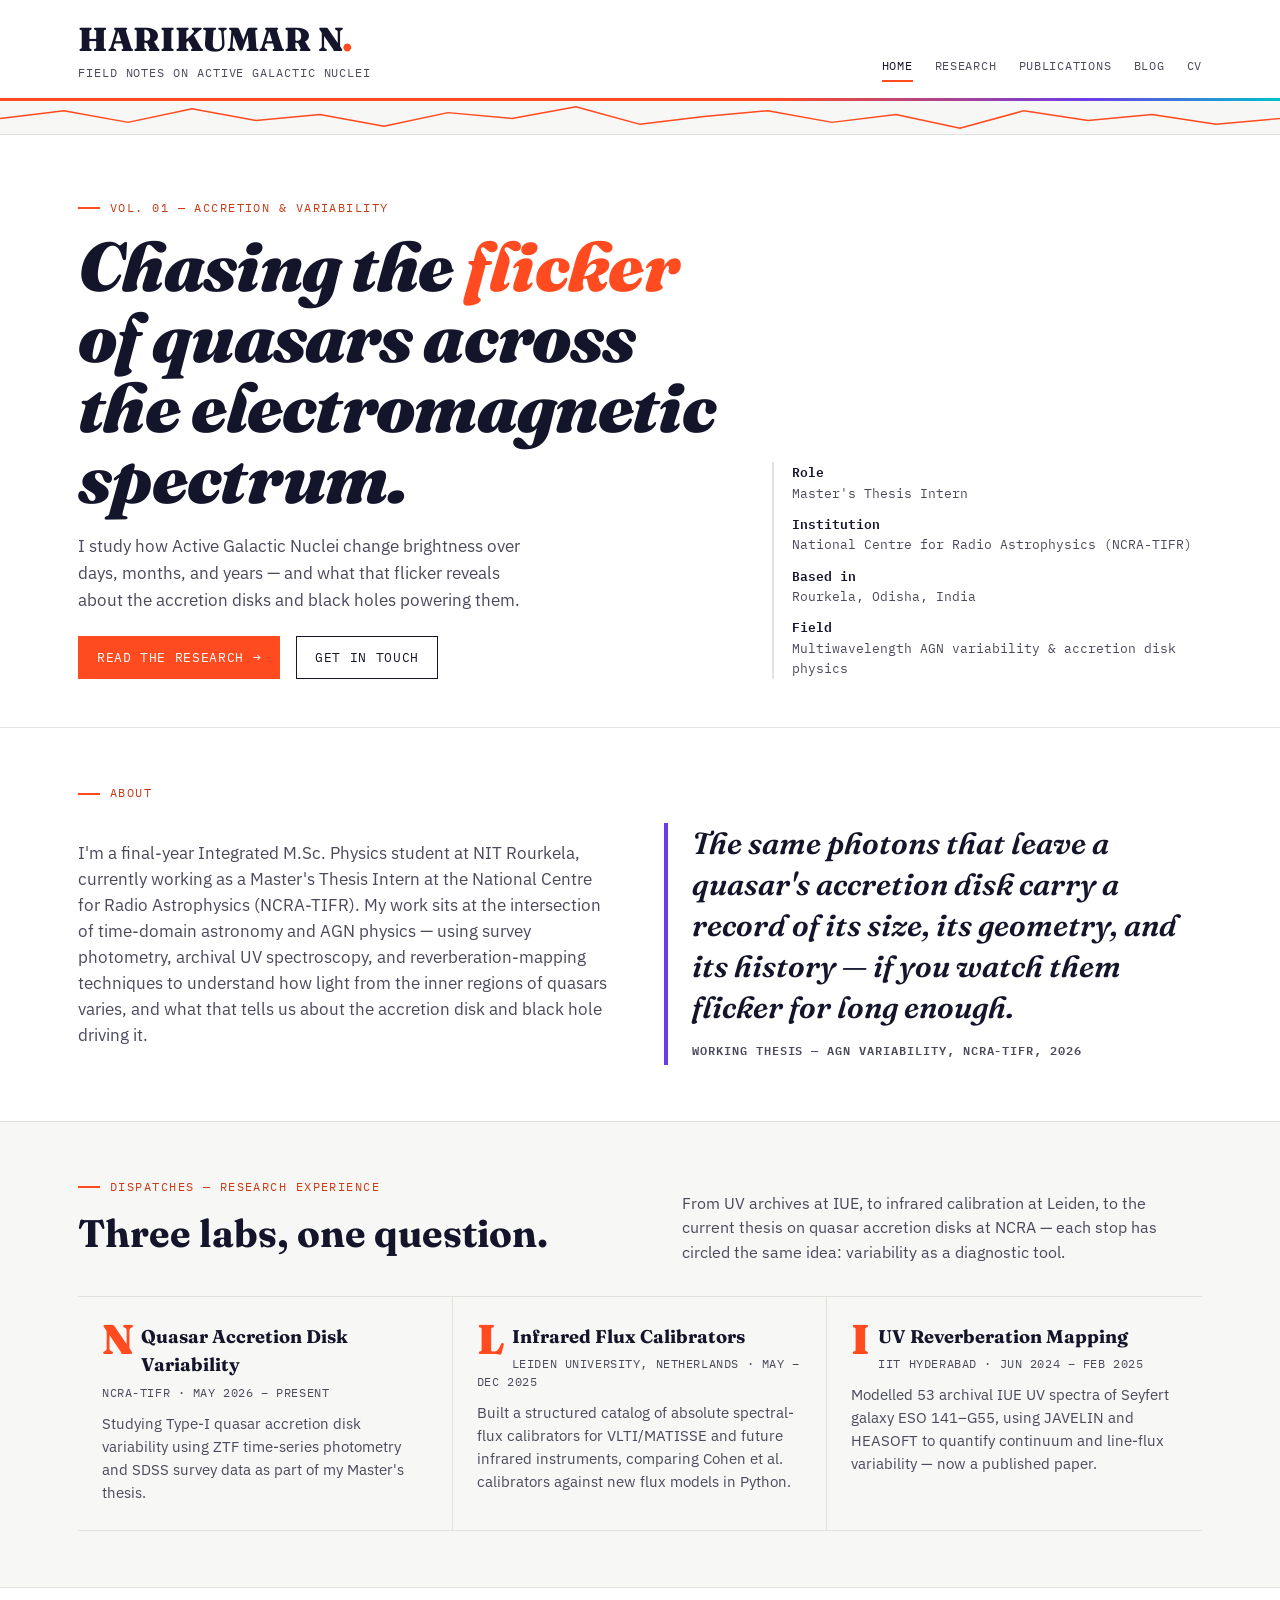
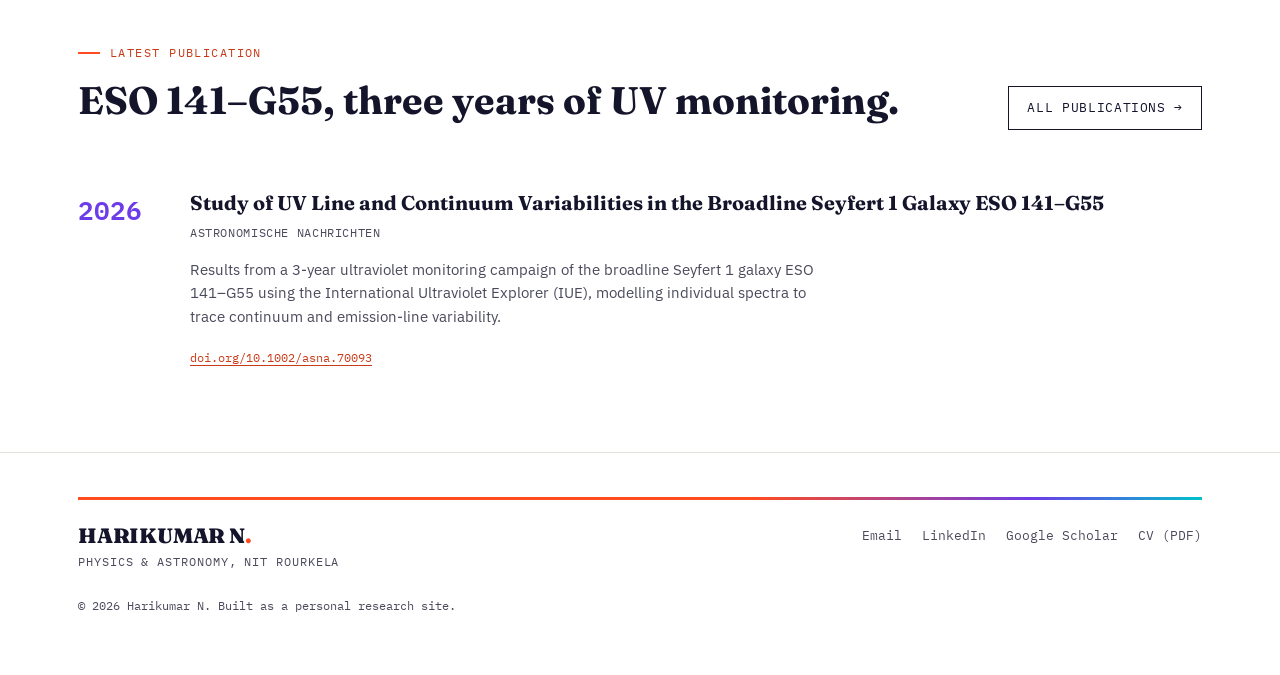
==== index.html @ 053343cf "Add files via upload" ====
<!DOCTYPE html>
<html lang="en">
<head>
<meta charset="UTF-8">
<meta name="viewport" content="width=device-width, initial-scale=1">
<title>Harikumar N — Field Notes on Active Galactic Nuclei</title>
<meta name="description" content="Harikumar N, Master's researcher in Physics and Astronomy, NIT Rourkela — multiwavelength studies of AGN variability and accretion disk physics.">
<link rel="stylesheet" href="style.css">
</head>
<body>

<header class="masthead">
  <div class="wrap masthead-row">
    <div>
      <a href="index.html" class="wordmark">HARIKUMAR N<span>.</span></a>
      <div class="masthead-tag">Field Notes on Active Galactic Nuclei</div>
    </div>
    <nav class="mainnav">
      <a href="index.html" class="active">Home</a>
      <a href="research.html">Research</a>
      <a href="publications.html">Publications</a>
      <a href="blog.html">Blog</a>
      <a href="AGN_CV.pdf">CV</a>
    </nav>
  </div>
  <div class="masthead-rule"></div>
  <div class="pulse-strip" aria-hidden="true">
    <svg viewBox="0 0 1600 34" preserveAspectRatio="none">
      <path d="M0,18 L40,10 L80,22 L120,8 L160,20 L200,14 L240,26 L280,12 L320,18 L360,6 L400,24 L440,16 L480,10 L520,22 L560,14 L600,28 L640,10 L680,20 L720,14 L760,24 L800,18 L840,10 L880,22 L920,8 L960,20 L1000,14 L1040,26 L1080,12 L1120,18 L1160,6 L1200,24 L1240,16 L1280,10 L1320,22 L1360,14 L1400,28 L1440,10 L1480,20 L1520,14 L1560,24 L1600,18"
        fill="none" stroke="var(--quasar)" stroke-width="1.5"/>
    </svg>
  </div>
</header>

<main>
  <section class="hero">
    <div class="wrap hero-grid">
      <div>
        <div class="eyebrow">Vol. 01 — Accretion &amp; Variability</div>
        <h1>Chasing the <em>flicker</em> of quasars across the electromagnetic spectrum.</h1>
        <p class="hero-dek">I study how Active Galactic Nuclei change brightness over days, months, and years — and what that flicker reveals about the accretion disks and black holes powering them.</p>
        <div class="hero-links">
          <a class="btn primary" href="research.html">Read the research →</a>
          <a class="btn" href="mailto:nandavan2003@gmail.com">Get in touch</a>
        </div>
      </div>
      <div class="hero-meta">
        <div><b>Role</b><br>Master's Thesis Intern</div>
        <div><b>Institution</b><br>National Centre for Radio Astrophysics (NCRA-TIFR)</div>
        <div><b>Based in</b><br>Rourkela, Odisha, India</div>
        <div><b>Field</b><br>Multiwavelength AGN variability &amp; accretion disk physics</div>
      </div>
    </div>
  </section>

  <section class="block">
    <div class="wrap">
      <div class="eyebrow">About</div>
      <div class="two-col" style="margin-top:20px;">
        <p style="font-size:1.05rem; color:var(--ink-soft); max-width:60ch;">
          I'm a final-year Integrated M.Sc. Physics student at NIT Rourkela, currently working as a
          Master's Thesis Intern at the National Centre for Radio Astrophysics (NCRA-TIFR). My work sits at the
          intersection of time-domain astronomy and AGN physics — using survey photometry, archival UV
          spectroscopy, and reverberation-mapping techniques to understand how light from the inner regions
          of quasars varies, and what that tells us about the accretion disk and black hole driving it.
        </p>
        <blockquote class="pullquote">
          The same photons that leave a quasar's accretion disk carry a record of its size, its geometry,
          and its history — if you watch them flicker for long enough.
          <cite>Working thesis — AGN variability, NCRA-TIFR, 2026</cite>
        </blockquote>
      </div>
    </div>
  </section>

  <section class="block tinted">
    <div class="wrap">
      <div class="block-head">
        <div>
          <div class="eyebrow">Dispatches — Research Experience</div>
          <h2>Three labs, one question.</h2>
        </div>
        <p>From UV archives at IUE, to infrared calibration at Leiden, to the current thesis on quasar
          accretion disks at NCRA — each stop has circled the same idea: variability as a diagnostic tool.</p>
      </div>
      <div class="dispatch-grid">
        <article class="dispatch reveal">
          <span class="drop">N</span>
          <h3>Quasar Accretion Disk Variability</h3>
          <div class="meta">NCRA-TIFR · May 2026 – Present</div>
          <p>Studying Type-I quasar accretion disk variability using ZTF time-series photometry and SDSS
            survey data as part of my Master's thesis.</p>
        </article>
        <article class="dispatch reveal">
          <span class="drop">L</span>
          <h3>Infrared Flux Calibrators</h3>
          <div class="meta">Leiden University, Netherlands · May – Dec 2025</div>
          <p>Built a structured catalog of absolute spectral-flux calibrators for VLTI/MATISSE and future
            infrared instruments, comparing Cohen et al. calibrators against new flux models in Python.</p>
        </article>
        <article class="dispatch reveal">
          <span class="drop">I</span>
          <h3>UV Reverberation Mapping</h3>
          <div class="meta">IIT Hyderabad · Jun 2024 – Feb 2025</div>
          <p>Modelled 53 archival IUE UV spectra of Seyfert galaxy ESO 141–G55, using JAVELIN and HEASOFT
            to quantify continuum and line-flux variability — now a published paper.</p>
        </article>
      </div>
    </div>
  </section>

  <section class="block">
    <div class="wrap">
      <div class="block-head">
        <div>
          <div class="eyebrow">Latest publication</div>
          <h2>ESO 141–G55, three years of UV monitoring.</h2>
        </div>
        <a class="btn" href="publications.html">All publications →</a>
      </div>
      <div class="pub-entry" style="border-bottom:none;">
        <div class="pub-year">2026</div>
        <div>
          <div class="pub-title">Study of UV Line and Continuum Variabilities in the Broadline Seyfert 1 Galaxy ESO 141–G55</div>
          <div class="pub-journal">Astronomische Nachrichten</div>
          <p class="pub-desc">Results from a 3-year ultraviolet monitoring campaign of the broadline Seyfert 1
            galaxy ESO 141–G55 using the International Ultraviolet Explorer (IUE), modelling individual
            spectra to trace continuum and emission-line variability.</p>
          <a class="pub-link" href="https://doi.org/10.1002/asna.70093" target="_blank" rel="noopener">doi.org/10.1002/asna.70093</a>
        </div>
      </div>
    </div>
  </section>
</main>

<footer>
  <div class="wrap">
    <div class="masthead-rule" style="margin-bottom:26px;"></div>
    <div class="footer-row">
      <div>
        <div class="wordmark" style="font-size:1.3rem;">HARIKUMAR N<span>.</span></div>
        <div class="masthead-tag">Physics &amp; Astronomy, NIT Rourkela</div>
      </div>
      <div class="footer-links">
        <a href="mailto:nandavan2003@gmail.com">Email</a>
        <a href="https://www.linkedin.com/in/harikumar-n-b17628258/" target="_blank" rel="noopener">LinkedIn</a>
        <a href="https://scholar.google.com/citations?user=ooK4Ng0AAAAJ&hl=en" target="_blank" rel="noopener">Google Scholar</a>
        <a href="AGN_CV.pdf">CV (PDF)</a>
      </div>
    </div>
    <div class="footer-note">© <span id="year"></span> Harikumar N. Built as a personal research site.</div>
  </div>
</footer>

<script src="script.js"></script>
</body>
</html>
---- style.css ----
/* ==========================================================================
   HARIKUMAR N — FIELD NOTES ON ACTIVE GALACTIC NUCLEI
   Design tokens
   ========================================================================== */

@import url('https://fonts.googleapis.com/css2?family=Fraunces:ital,opsz,wght@0,9..144,300;0,9..144,500;0,9..144,700;0,9..144,900;1,9..144,500;1,9..144,700&family=IBM+Plex+Sans:wght@400;500;600;700&family=IBM+Plex+Mono:wght@400;500;600&display=swap');

:root{
  --paper:#ffffff;
  --paper-dim:#F7F7F5;
  --ink:#14142B;
  --ink-soft:#4A4A5C;
  --quasar:#FF4B1F;
  --quasar-deep:#C93A17;
  --uv:#6C3CE9;
  --cyan:#00C2CB;
  --hairline:#E4E2DD;
  --max:1180px;

  --display: 'Fraunces', serif;
  --body: 'IBM Plex Sans', system-ui, sans-serif;
  --mono: 'IBM Plex Mono', ui-monospace, monospace;
}

*{box-sizing:border-box;}
html{scroll-behavior:smooth;}
body{
  margin:0;
  background:var(--paper);
  color:var(--ink);
  font-family:var(--body);
  font-size:16px;
  line-height:1.55;
  -webkit-font-smoothing:antialiased;
}
img{max-width:100%;display:block;}
a{color:inherit;}
::selection{background:var(--quasar);color:#fff;}

@media (prefers-reduced-motion: reduce){
  *{animation-duration:0.001ms !important; animation-iteration-count:1 !important; transition-duration:0.001ms !important; scroll-behavior:auto !important;}
}

.wrap{max-width:var(--max); margin:0 auto; padding:0 28px;}

/* ---------- Masthead ---------- */
.masthead{padding-top:22px;}
.masthead-row{
  display:flex; align-items:flex-end; justify-content:space-between;
  gap:24px; flex-wrap:wrap; padding-bottom:16px;
}
.wordmark{
  font-family:var(--display);
  font-weight:900;
  font-size:clamp(1.5rem, 2.6vw, 2.1rem);
  letter-spacing:-0.01em;
  line-height:1;
  text-decoration:none;
  color:var(--ink);
}
.wordmark span{color:var(--quasar);}
.masthead-tag{
  font-family:var(--mono);
  font-size:0.72rem;
  letter-spacing:0.08em;
  text-transform:uppercase;
  color:var(--ink-soft);
  margin-top:6px;
}
nav.mainnav{
  display:flex; gap:22px; flex-wrap:wrap;
  font-family:var(--mono);
  font-size:0.78rem;
  letter-spacing:0.06em;
  text-transform:uppercase;
}
nav.mainnav a{
  text-decoration:none; color:var(--ink-soft);
  padding-bottom:4px; border-bottom:2px solid transparent;
  transition:color .15s ease, border-color .15s ease;
}
nav.mainnav a:hover, nav.mainnav a.active{
  color:var(--ink); border-color:var(--quasar);
}
.masthead-rule{
  height:3px;
  background:linear-gradient(90deg, var(--quasar) 0%, var(--quasar) 60%, var(--uv) 85%, var(--cyan) 100%);
}

/* ---------- Pulse strip: signature element ---------- */
.pulse-strip{
  width:100%; height:34px; overflow:hidden; background:var(--paper-dim);
  border-bottom:1px solid var(--hairline);
}
.pulse-strip svg{width:200%; height:100%; display:block; animation:driftPulse 22s linear infinite;}
@keyframes driftPulse{ from{transform:translateX(0);} to{transform:translateX(-50%);} }

/* ---------- Eyebrow / labels ---------- */
.eyebrow{
  font-family:var(--mono); font-size:0.75rem; letter-spacing:0.12em;
  text-transform:uppercase; color:var(--quasar-deep);
  display:flex; align-items:center; gap:10px;
}
.eyebrow::before{content:""; width:22px; height:2px; background:var(--quasar);}

/* ---------- Hero ---------- */
.hero{padding:64px 0 48px; border-bottom:1px solid var(--hairline);}
.hero-grid{display:grid; grid-template-columns:1.5fr 1fr; gap:48px; align-items:end;}
.hero h1{
  font-family:var(--display); font-weight:900; font-style:italic;
  font-size:clamp(2.4rem, 5.4vw, 4.4rem);
  line-height:1.02; letter-spacing:-0.01em; margin:14px 0 20px;
}
.hero h1 em{color:var(--quasar); font-style:italic;}
.hero-dek{font-size:1.08rem; color:var(--ink-soft); max-width:46ch; margin-bottom:22px;}
.hero-links{display:flex; gap:16px; flex-wrap:wrap;}
.btn{
  font-family:var(--mono); font-size:0.8rem; letter-spacing:0.05em; text-transform:uppercase;
  padding:11px 18px; border:1.5px solid var(--ink); text-decoration:none; color:var(--ink);
  display:inline-flex; align-items:center; gap:8px; transition:all .15s ease;
}
.btn:hover{background:var(--ink); color:var(--paper);}
.btn.primary{background:var(--quasar); border-color:var(--quasar); color:#fff;}
.btn.primary:hover{background:var(--quasar-deep); border-color:var(--quasar-deep);}

.hero-meta{
  font-family:var(--mono); font-size:0.82rem; color:var(--ink-soft);
  border-left:2px solid var(--hairline); padding-left:18px;
  display:flex; flex-direction:column; gap:10px;
}
.hero-meta b{color:var(--ink); font-weight:600;}

/* ---------- Section ---------- */
section.block{padding:56px 0; border-bottom:1px solid var(--hairline);}
section.block.tinted{background:var(--paper-dim);}
.block-head{display:flex; justify-content:space-between; align-items:flex-end; gap:20px; margin-bottom:32px; flex-wrap:wrap;}
.block-head h2{
  font-family:var(--display); font-weight:700; font-size:clamp(1.7rem,3vw,2.5rem);
  margin:8px 0 0;
}
.block-head p{color:var(--ink-soft); max-width:52ch; margin:8px 0 0; font-size:0.98rem;}

/* ---------- Dispatch cards (experience) ---------- */
.dispatch-grid{display:grid; grid-template-columns:repeat(3,1fr); gap:0; border-top:1px solid var(--hairline);}
.dispatch{padding:26px 24px; border-right:1px solid var(--hairline); border-bottom:1px solid var(--hairline);}
.dispatch:last-child{border-right:none;}
.dispatch .drop{
  font-family:var(--display); font-weight:900; font-size:2.6rem; line-height:0.8;
  float:left; margin-right:8px; color:var(--quasar);
}
.dispatch h3{font-family:var(--display); font-weight:700; font-size:1.15rem; margin:0 0 4px;}
.dispatch .meta{font-family:var(--mono); font-size:0.72rem; color:var(--ink-soft); text-transform:uppercase; letter-spacing:.05em; margin-bottom:10px;}
.dispatch p{font-size:0.93rem; color:var(--ink-soft); margin:0;}
.dispatch p::after{content:""; display:block; clear:both;}

/* ---------- Pull quote ---------- */
.pullquote{
  font-family:var(--display); font-style:italic; font-weight:600;
  font-size:clamp(1.3rem,2.6vw,1.9rem); line-height:1.35;
  border-left:4px solid var(--uv); padding-left:24px; margin:0;
  color:var(--ink);
}
.pullquote cite{
  display:block; font-family:var(--mono); font-style:normal; font-size:0.75rem;
  text-transform:uppercase; letter-spacing:.08em; color:var(--ink-soft); margin-top:14px;
}

/* ---------- Publication entries ---------- */
.pub-entry{padding:28px 0; border-bottom:1px solid var(--hairline); display:grid; grid-template-columns:90px 1fr; gap:22px;}
.pub-entry:last-child{border-bottom:none;}
.pub-year{font-family:var(--mono); font-size:1.6rem; font-weight:600; color:var(--uv);}
.pub-title{font-family:var(--display); font-weight:700; font-size:1.25rem; margin:0 0 8px; line-height:1.25;}
.pub-journal{font-family:var(--mono); font-size:0.78rem; text-transform:uppercase; letter-spacing:.05em; color:var(--ink-soft); margin-bottom:10px;}
.pub-desc{color:var(--ink-soft); font-size:0.95rem; max-width:70ch;}
.pub-link{font-family:var(--mono); font-size:0.78rem; text-decoration:none; color:var(--quasar-deep); border-bottom:1px solid var(--quasar-deep);}

/* ---------- Skill tags ---------- */
.tag-cloud{display:flex; flex-wrap:wrap; gap:10px;}
.tag{
  font-family:var(--mono); font-size:0.76rem; padding:7px 12px;
  border:1px solid var(--hairline); color:var(--ink-soft);
}

/* ---------- Two column ---------- */
.two-col{display:grid; grid-template-columns:1fr 1fr; gap:48px;}

/* ---------- Coming soon / blog cards ---------- */
.card-grid{display:grid; grid-template-columns:repeat(3,1fr); gap:24px;}
.postcard{border:1px solid var(--hairline); padding:24px; display:flex; flex-direction:column; gap:12px; min-height:220px;}
.postcard .tag-strip{width:38px; height:5px; background:var(--cyan);}
.postcard h3{font-family:var(--display); font-weight:700; font-size:1.1rem; margin:0;}
.postcard p{color:var(--ink-soft); font-size:0.9rem; margin:0; flex:1;}
.postcard .status{font-family:var(--mono); font-size:0.7rem; text-transform:uppercase; letter-spacing:.08em; color:var(--ink-soft);}

/* ---------- Footer ---------- */
footer{padding:44px 0 60px;}
.footer-row{display:flex; justify-content:space-between; align-items:flex-start; gap:24px; flex-wrap:wrap;}
.footer-links{display:flex; gap:20px; flex-wrap:wrap; font-family:var(--mono); font-size:0.8rem;}
.footer-links a{text-decoration:none; color:var(--ink-soft); border-bottom:1px solid transparent;}
.footer-links a:hover{color:var(--ink); border-color:var(--ink);}
.footer-note{font-family:var(--mono); font-size:0.72rem; color:var(--ink-soft); margin-top:26px;}

/* ---------- Responsive ---------- */
@media (max-width:860px){
  .hero-grid{grid-template-columns:1fr;}
  .hero-meta{border-left:none; border-top:2px solid var(--hairline); padding-left:0; padding-top:16px; flex-direction:row; flex-wrap:wrap; gap:18px;}
  .dispatch-grid{grid-template-columns:1fr;}
  .dispatch{border-right:none;}
  .two-col{grid-template-columns:1fr;}
  .card-grid{grid-template-columns:1fr;}
  .pub-entry{grid-template-columns:1fr; gap:6px;}
}
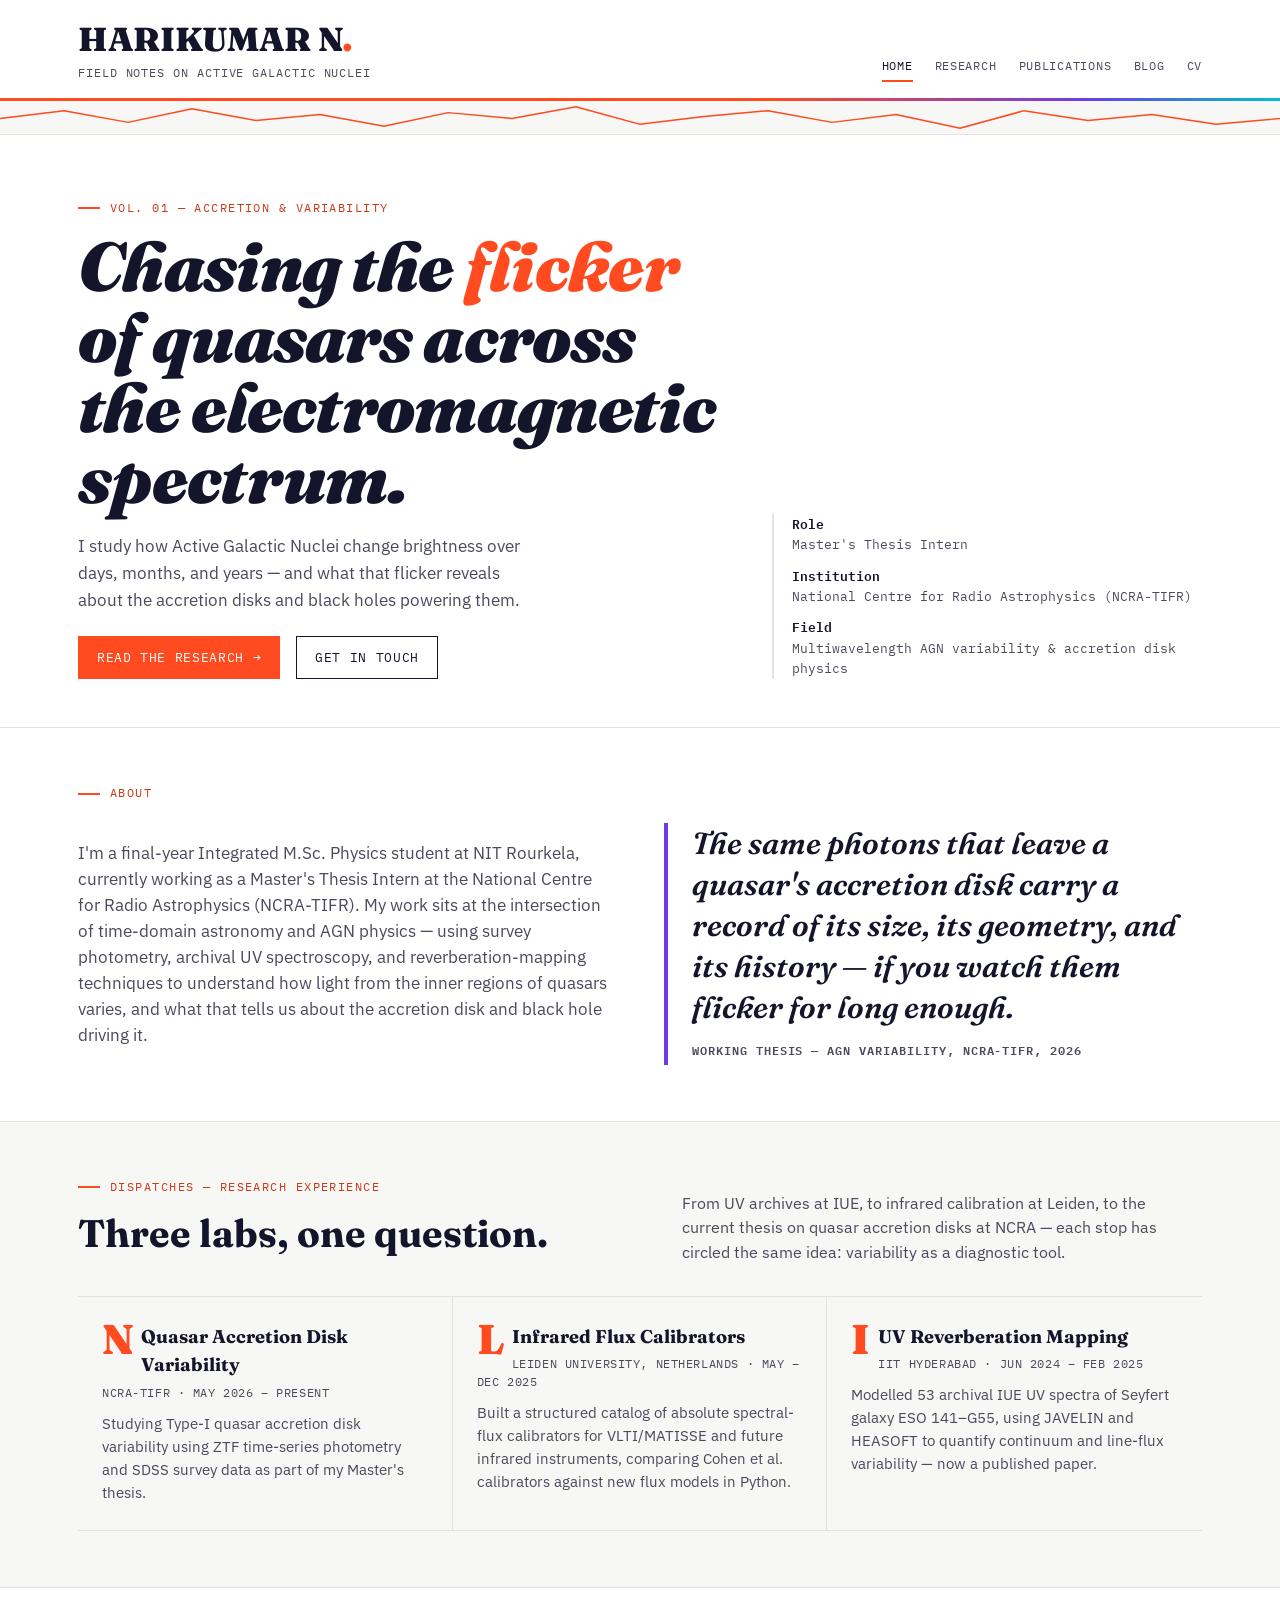
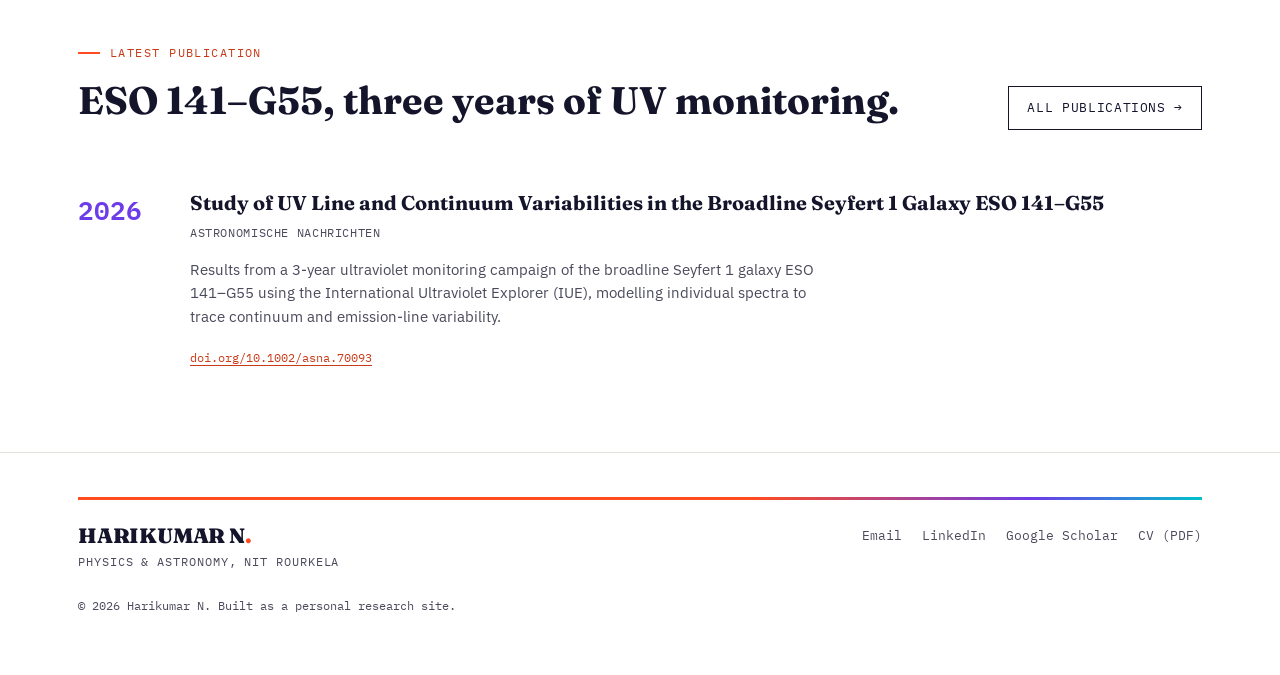
==== commit d98904c6: "Update index.html" ====
--- a/index.html
+++ b/index.html
@@ -47,7 +47,6 @@
       <div class="hero-meta">
         <div><b>Role</b><br>Master's Thesis Intern</div>
         <div><b>Institution</b><br>National Centre for Radio Astrophysics (NCRA-TIFR)</div>
-        <div><b>Based in</b><br>Rourkela, Odisha, India</div>
         <div><b>Field</b><br>Multiwavelength AGN variability &amp; accretion disk physics</div>
       </div>
     </div>
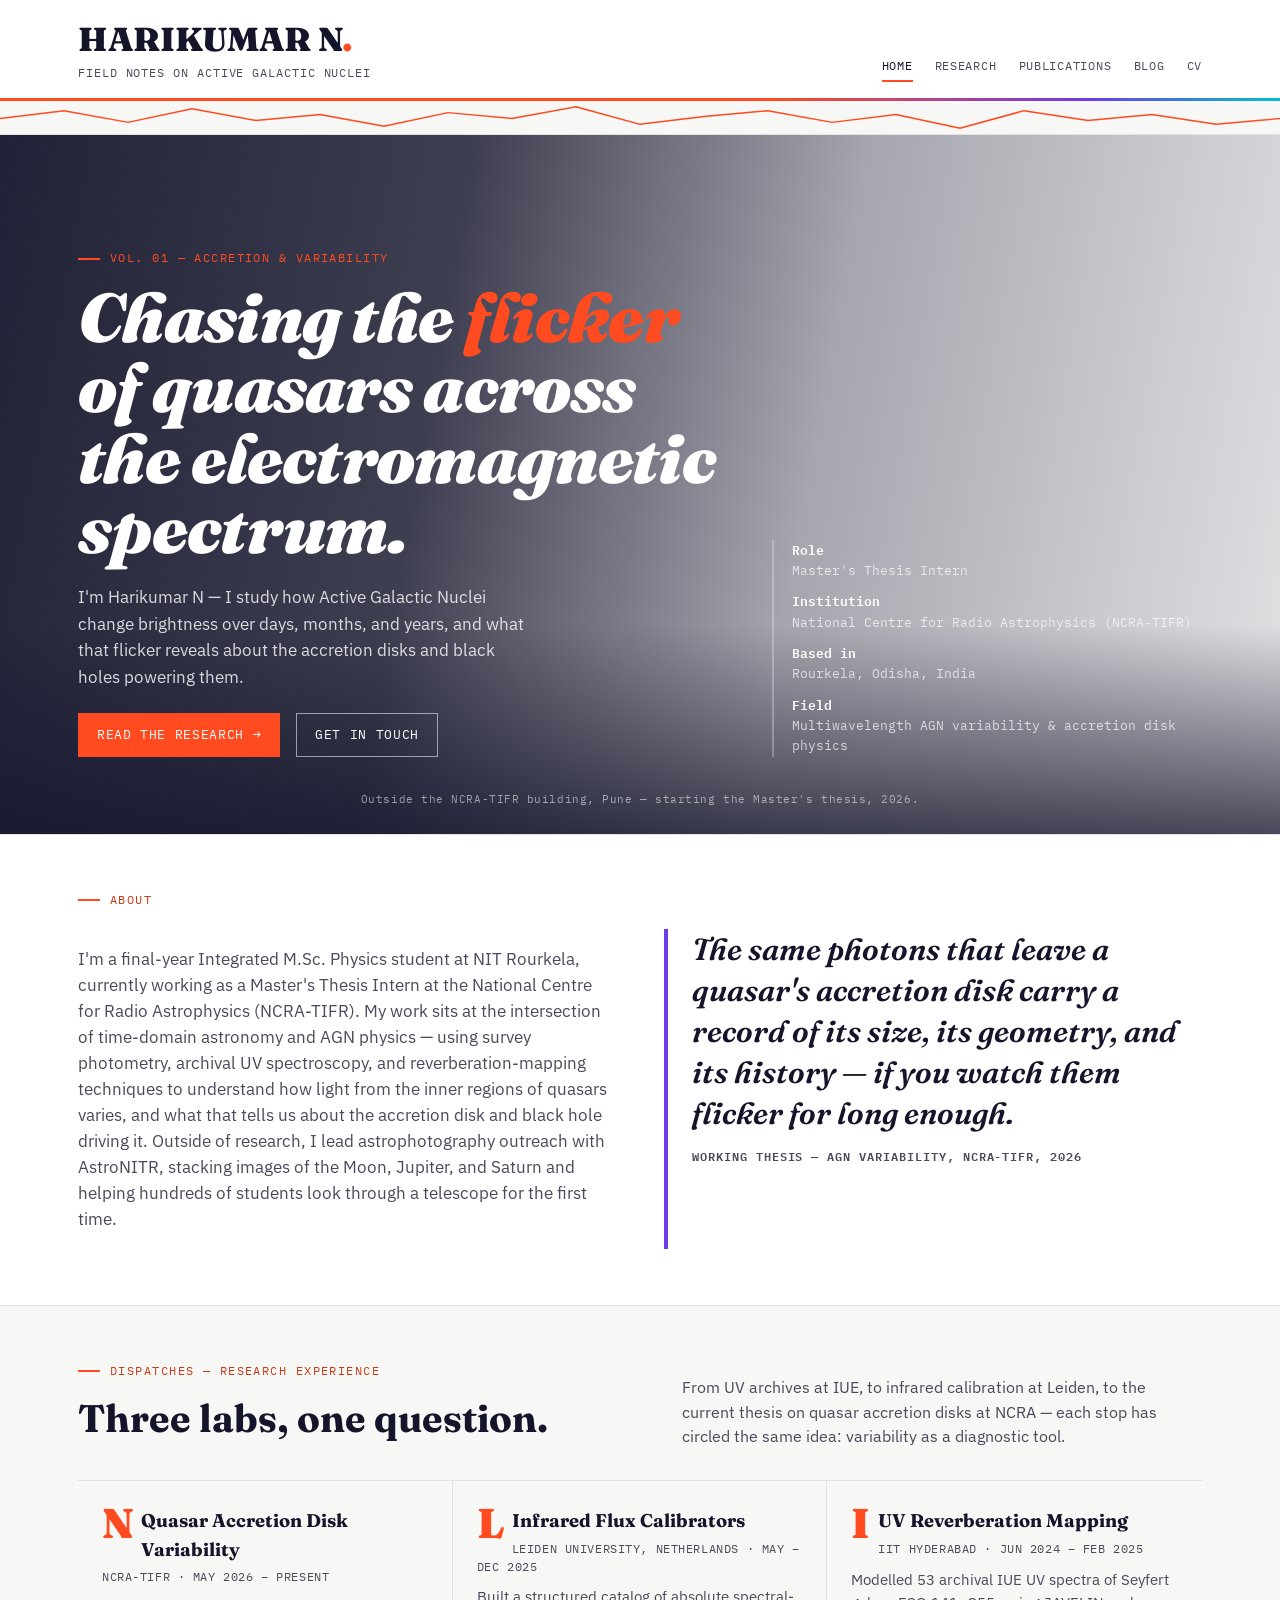
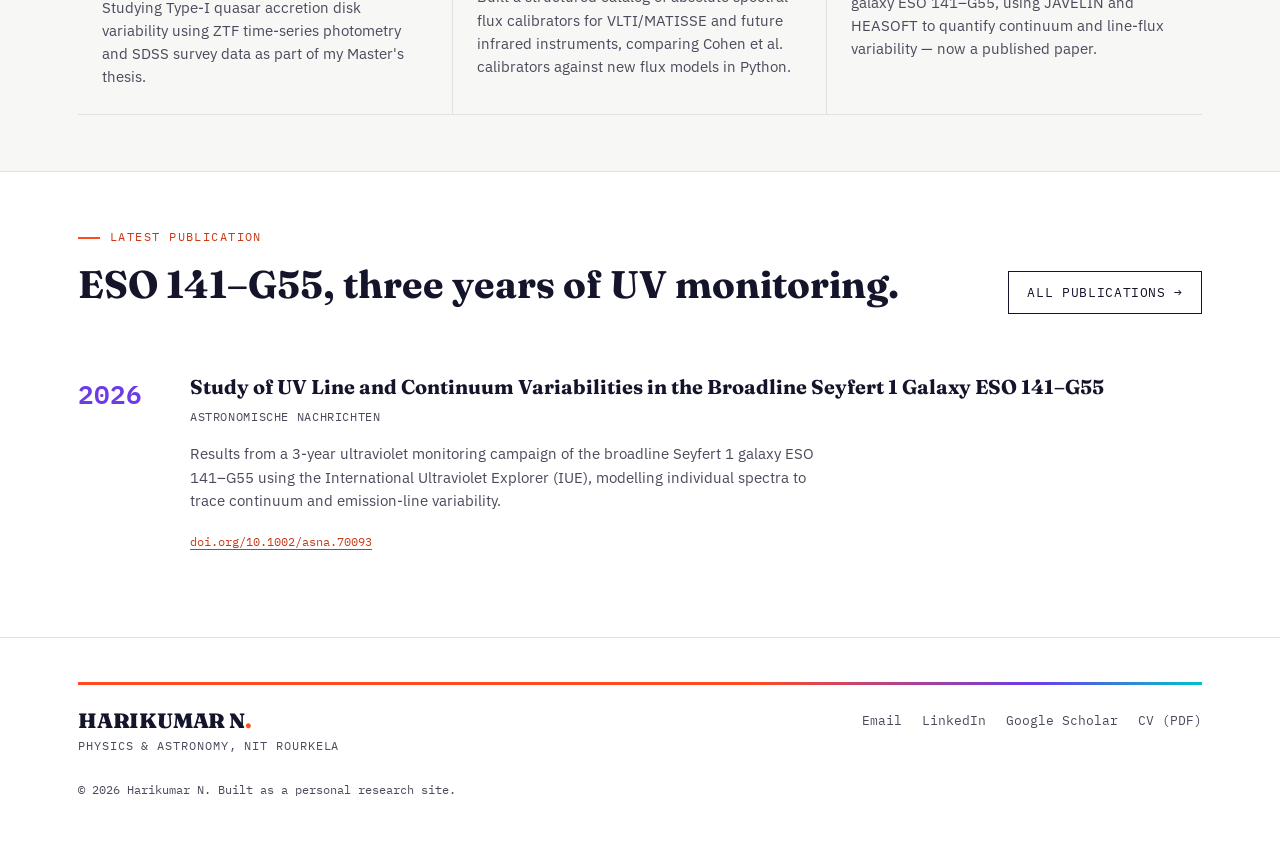
==== commit 828480ea: "Add files via upload" ====
--- a/index.html
+++ b/index.html
@@ -33,23 +33,26 @@
 </header>
 
 <main>
-  <section class="hero">
+  <section class="hero hero-photo">
+    <div class="hero-photo-scrim"></div>
     <div class="wrap hero-grid">
       <div>
-        <div class="eyebrow">Vol. 01 — Accretion &amp; Variability</div>
+        <div class="eyebrow eyebrow-light">Vol. 01 — Accretion &amp; Variability</div>
         <h1>Chasing the <em>flicker</em> of quasars across the electromagnetic spectrum.</h1>
-        <p class="hero-dek">I study how Active Galactic Nuclei change brightness over days, months, and years — and what that flicker reveals about the accretion disks and black holes powering them.</p>
+        <p class="hero-dek">I'm Harikumar N — I study how Active Galactic Nuclei change brightness over days, months, and years, and what that flicker reveals about the accretion disks and black holes powering them.</p>
         <div class="hero-links">
           <a class="btn primary" href="research.html">Read the research →</a>
-          <a class="btn" href="mailto:nandavan2003@gmail.com">Get in touch</a>
+          <a class="btn btn-ghost" href="mailto:nandavan2003@gmail.com">Get in touch</a>
         </div>
       </div>
       <div class="hero-meta">
         <div><b>Role</b><br>Master's Thesis Intern</div>
         <div><b>Institution</b><br>National Centre for Radio Astrophysics (NCRA-TIFR)</div>
+        <div><b>Based in</b><br>Rourkela, Odisha, India</div>
         <div><b>Field</b><br>Multiwavelength AGN variability &amp; accretion disk physics</div>
       </div>
     </div>
+    <div class="hero-photo-caption wrap">Outside the NCRA-TIFR building, Pune — starting the Master's thesis, 2026.</div>
   </section>
 
   <section class="block">
@@ -62,6 +65,8 @@
           intersection of time-domain astronomy and AGN physics — using survey photometry, archival UV
           spectroscopy, and reverberation-mapping techniques to understand how light from the inner regions
           of quasars varies, and what that tells us about the accretion disk and black hole driving it.
+          Outside of research, I lead astrophotography outreach with AstroNITR, stacking images of the
+          Moon, Jupiter, and Saturn and helping hundreds of students look through a telescope for the first time.
         </p>
         <blockquote class="pullquote">
           The same photons that leave a quasar's accretion disk carry a record of its size, its geometry,
--- a/style.css
+++ b/style.css
@@ -106,6 +106,50 @@
 /* ---------- Hero ---------- */
 .hero{padding:64px 0 48px; border-bottom:1px solid var(--hairline);}
 .hero-grid{display:grid; grid-template-columns:1.5fr 1fr; gap:48px; align-items:end;}
+
+/* ---------- Hero with photo background ---------- */
+.hero-photo{
+  position:relative;
+  isolation:isolate;
+  min-height:min(78vh, 700px);
+  display:flex; flex-direction:column; justify-content:flex-end;
+  padding:64px 0 26px;
+  background:
+    url('assets/harikumar-ncra.jpeg') center 28% / cover no-repeat;
+  color:var(--paper);
+  overflow:hidden;
+}
+.hero-photo-scrim{
+  position:absolute; inset:0; z-index:0;
+  background:
+    linear-gradient(100deg, rgba(20,20,43,.94) 0%, rgba(20,20,43,.82) 34%, rgba(20,20,43,.38) 62%, rgba(20,20,43,.12) 100%),
+    linear-gradient(0deg, rgba(20,20,43,.75) 0%, rgba(20,20,43,0) 30%);
+}
+.hero-photo .wrap{position:relative; z-index:1;}
+.hero-photo .eyebrow-light{color:var(--quasar);}
+.hero-photo .eyebrow-light::before{background:var(--quasar);}
+.hero-photo h1{color:var(--paper);}
+.hero-photo h1 em{color:var(--quasar);}
+.hero-photo .hero-dek{color:rgba(255,255,255,.82);}
+.hero-photo .btn-ghost{border-color:rgba(255,255,255,.55); color:var(--paper);}
+.hero-photo .btn-ghost:hover{background:var(--paper); color:var(--ink); border-color:var(--paper);}
+.hero-photo .hero-meta{
+  border-left:2px solid rgba(255,255,255,.28); color:rgba(255,255,255,.72);
+}
+.hero-photo .hero-meta b{color:var(--paper);}
+.hero-photo-caption{
+  position:relative; z-index:1;
+  font-family:var(--mono); font-size:0.68rem; letter-spacing:.05em;
+  color:rgba(255,255,255,.55); margin-top:34px;
+}
+
+@media (max-width:860px){
+  .hero-photo{background-position:center 18%; min-height:560px; padding-top:48px;}
+  .hero-photo-scrim{
+    background:
+      linear-gradient(180deg, rgba(20,20,43,.55) 0%, rgba(20,20,43,.72) 45%, rgba(20,20,43,.94) 100%);
+  }
+}
 .hero h1{
   font-family:var(--display); font-weight:900; font-style:italic;
   font-size:clamp(2.4rem, 5.4vw, 4.4rem);
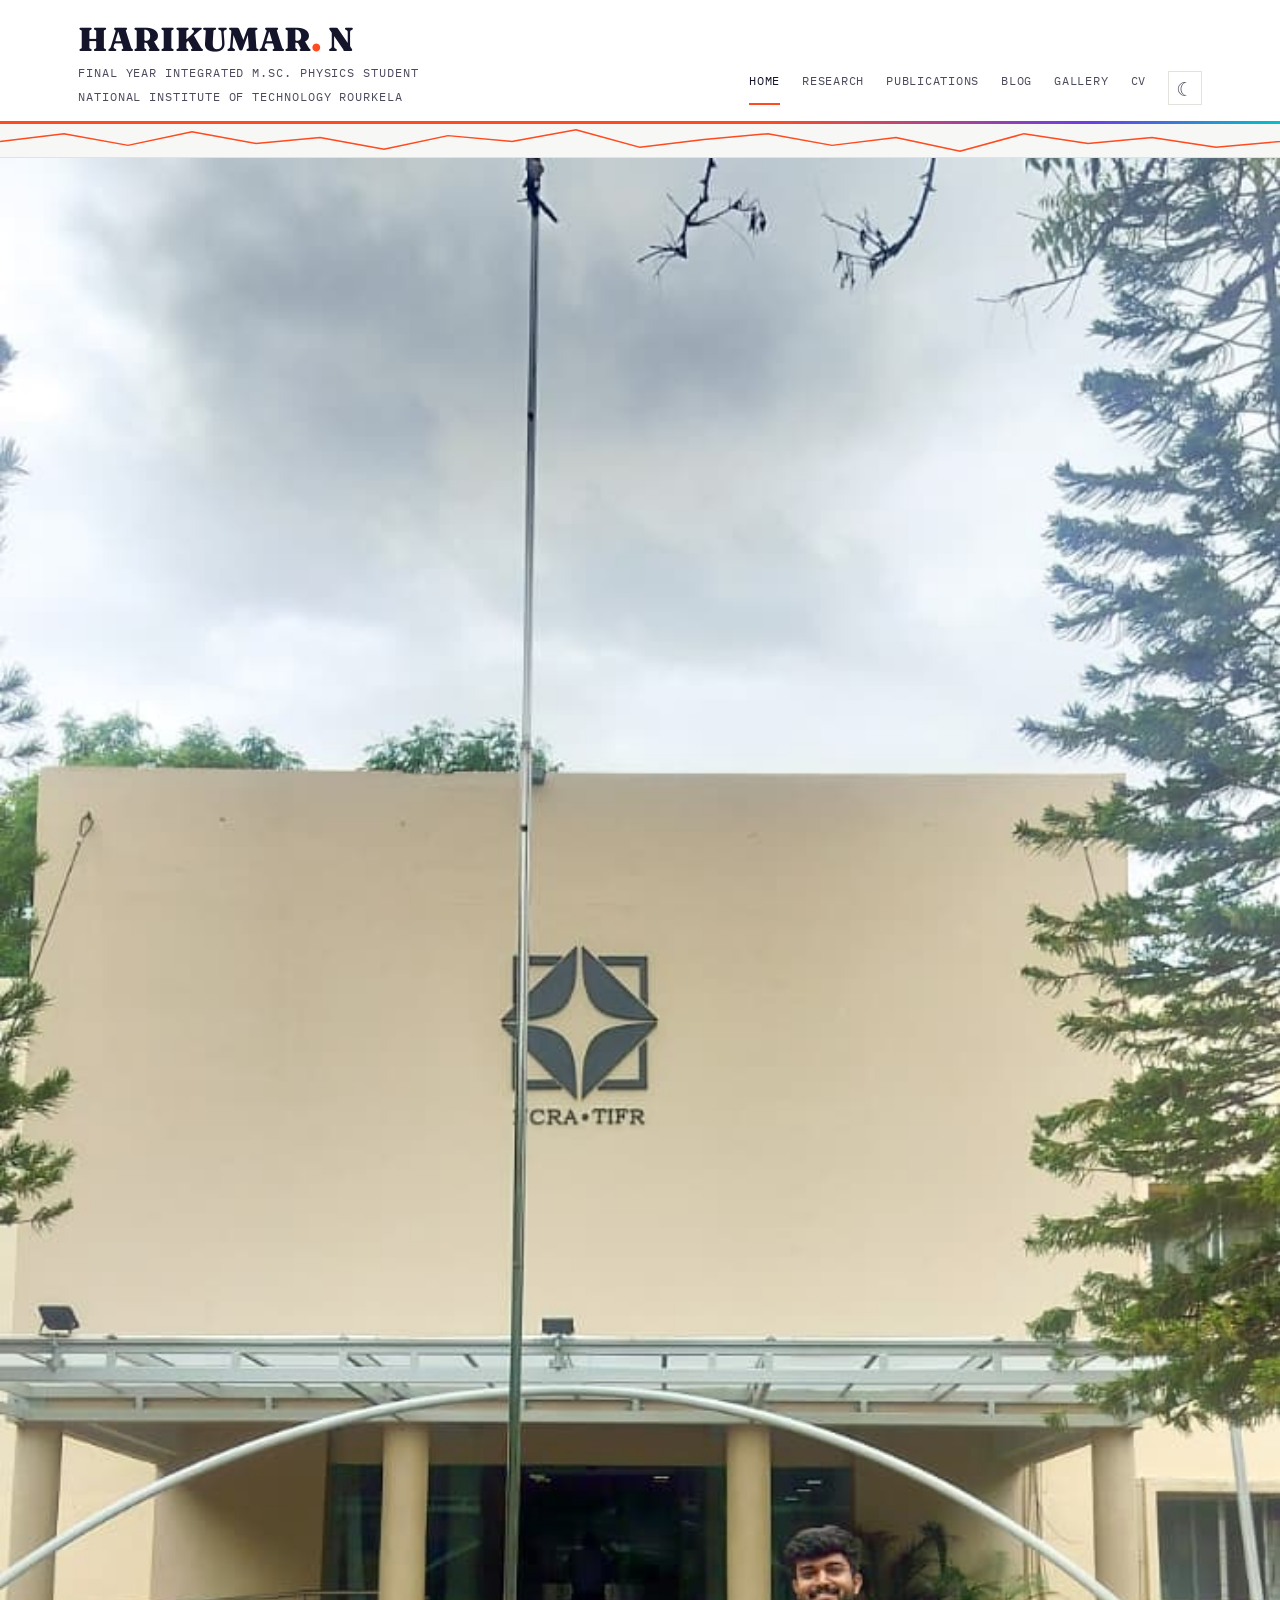
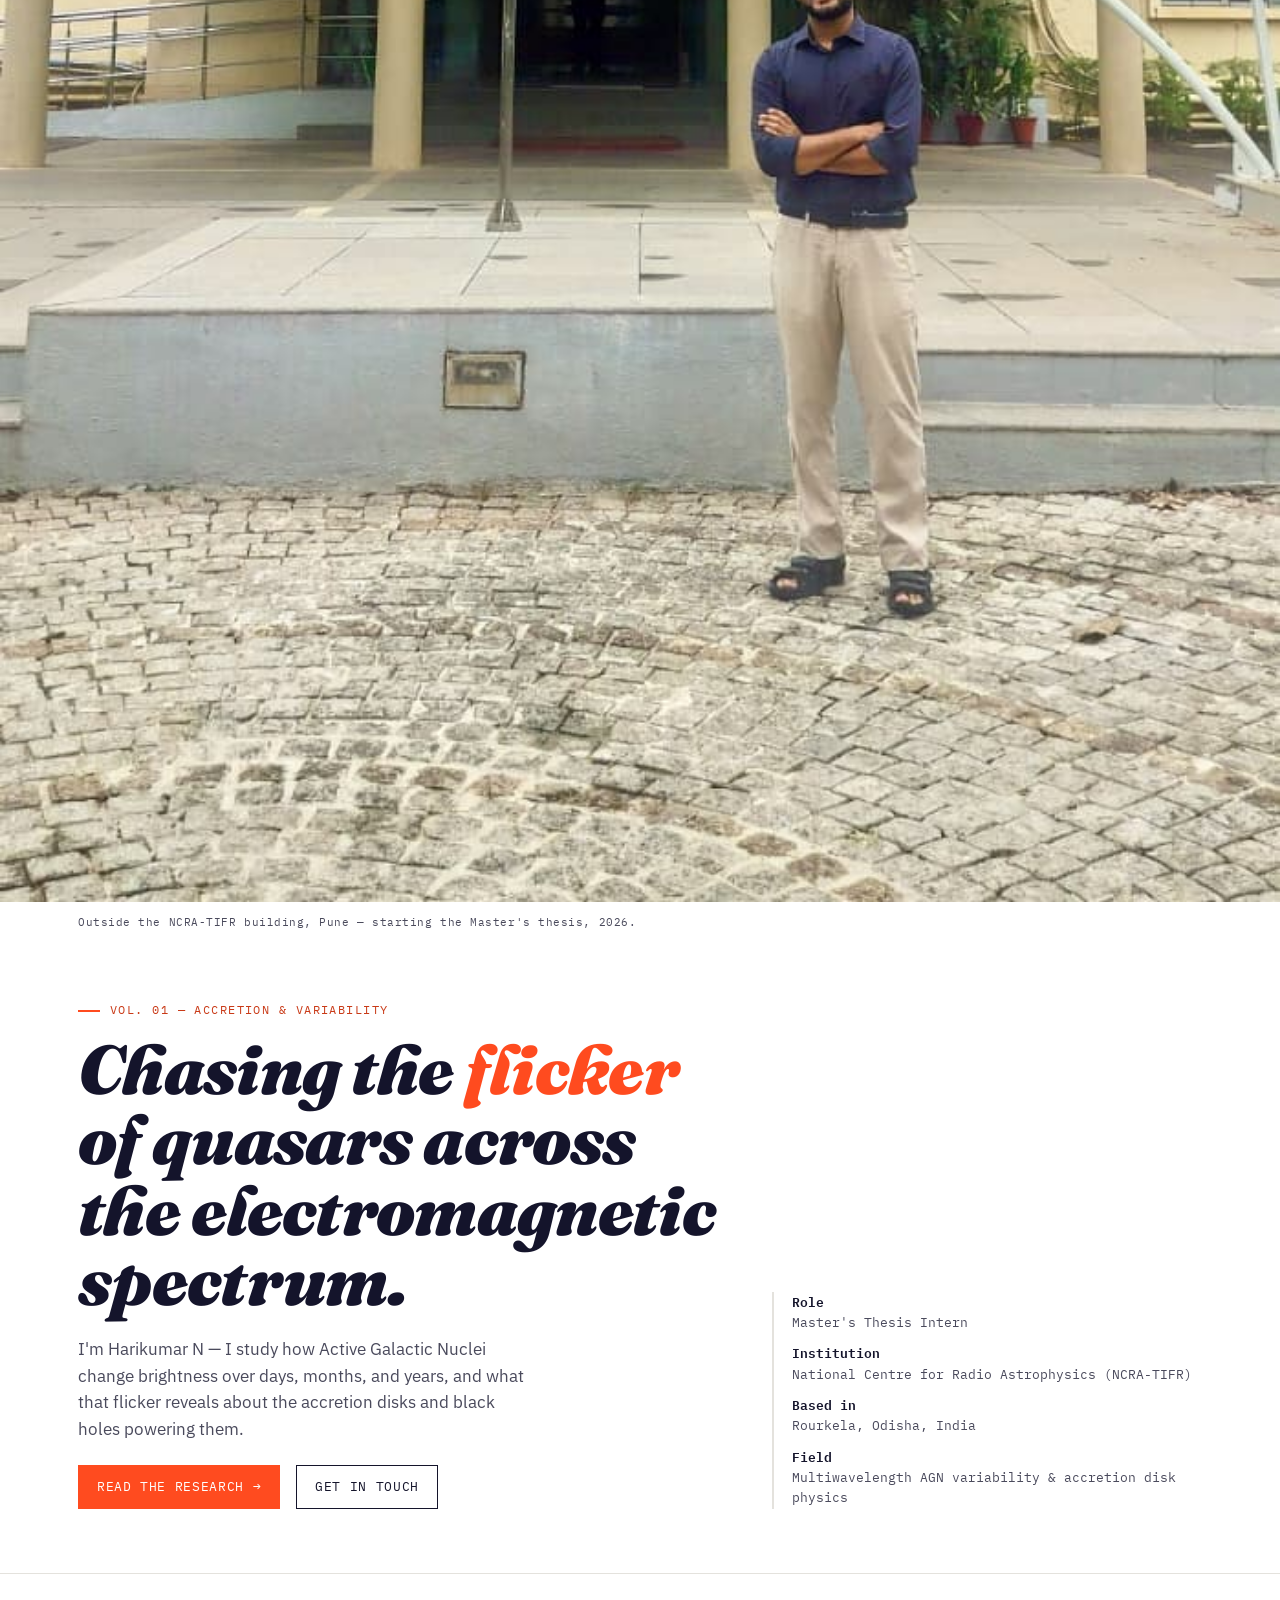
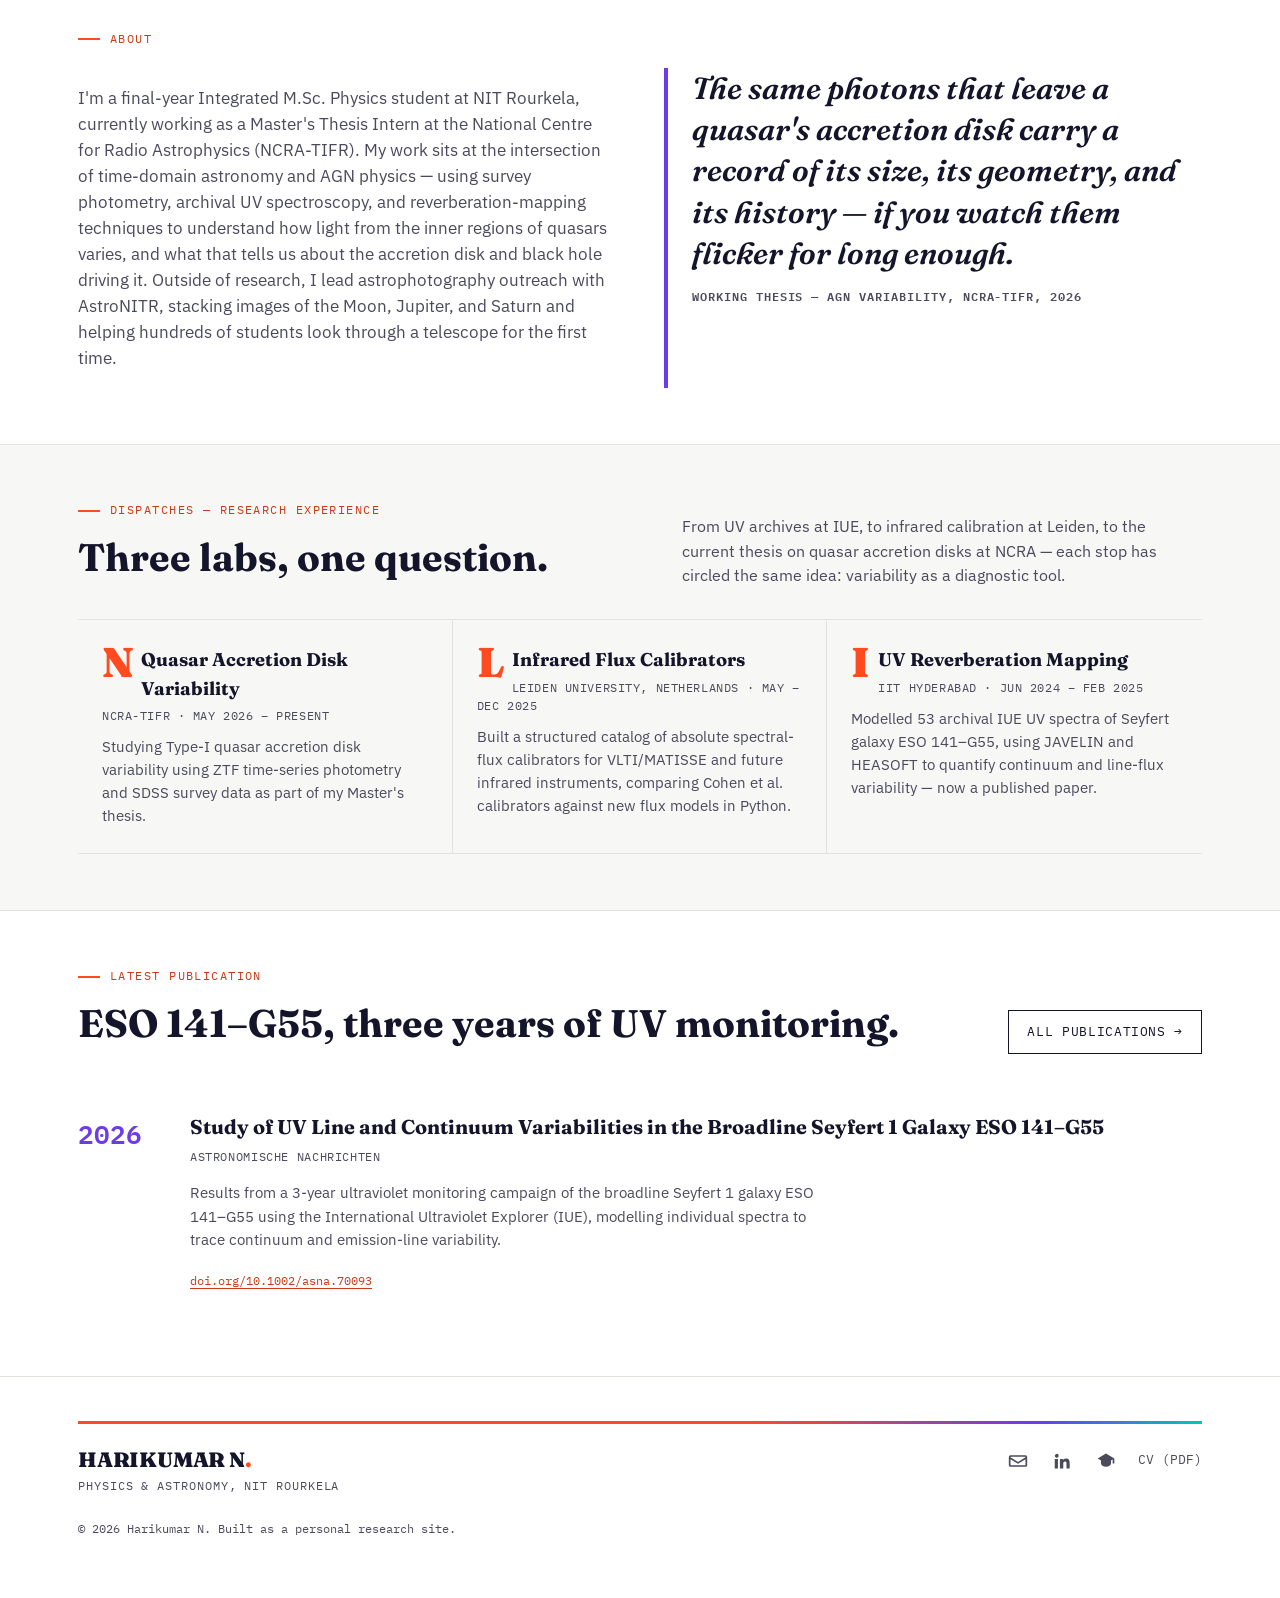
==== commit ab2ad47e: "I have changed most of the designs and all and add ed a new section for gallery" ====
--- a/index.html
+++ b/index.html
@@ -3,7 +3,7 @@
 <head>
 <meta charset="UTF-8">
 <meta name="viewport" content="width=device-width, initial-scale=1">
-<title>Harikumar N — Field Notes on Active Galactic Nuclei</title>
+<title>Harikumar N</title>
 <meta name="description" content="Harikumar N, Master's researcher in Physics and Astronomy, NIT Rourkela — multiwavelength studies of AGN variability and accretion disk physics.">
 <link rel="stylesheet" href="style.css">
 </head>
@@ -12,15 +12,21 @@
 <header class="masthead">
   <div class="wrap masthead-row">
     <div>
-      <a href="index.html" class="wordmark">HARIKUMAR N<span>.</span></a>
-      <div class="masthead-tag">Field Notes on Active Galactic Nuclei</div>
+      <a href="index.html" class="wordmark">HARIKUMAR<span>.</span> N</a>
+      <div class="masthead-tag">final year Integrated M.Sc. Physics student </div>
+      <div class="masthead-tag">National Institute of Technology Rourkela</div>
     </div>
     <nav class="mainnav">
       <a href="index.html" class="active">Home</a>
       <a href="research.html">Research</a>
       <a href="publications.html">Publications</a>
       <a href="blog.html">Blog</a>
+      <a href="gallery.html">Gallery</a>
       <a href="AGN_CV.pdf">CV</a>
+      <button class="theme-toggle" type="button" aria-pressed="false" aria-label="Switch to dark mode">
+        <span class="theme-icon theme-moon" aria-hidden="true">☾</span>
+        <span class="theme-icon theme-sun" aria-hidden="true">☀</span>
+      </button>
     </nav>
   </div>
   <div class="masthead-rule"></div>
@@ -34,25 +40,29 @@
 
 <main>
   <section class="hero hero-photo">
-    <div class="hero-photo-scrim"></div>
-    <div class="wrap hero-grid">
-      <div>
-        <div class="eyebrow eyebrow-light">Vol. 01 — Accretion &amp; Variability</div>
-        <h1>Chasing the <em>flicker</em> of quasars across the electromagnetic spectrum.</h1>
-        <p class="hero-dek">I'm Harikumar N — I study how Active Galactic Nuclei change brightness over days, months, and years, and what that flicker reveals about the accretion disks and black holes powering them.</p>
-        <div class="hero-links">
-          <a class="btn primary" href="research.html">Read the research →</a>
-          <a class="btn btn-ghost" href="mailto:nandavan2003@gmail.com">Get in touch</a>
+    <figure class="hero-photo-figure">
+      <img src="harikumar-ncra.jpeg" alt="Harikumar N outside the NCRA-TIFR building in Pune">
+      <figcaption class="hero-photo-caption wrap">Outside the NCRA-TIFR building, Pune — starting the Master's thesis, 2026.</figcaption>
+    </figure>
+    <div class="hero-copy">
+      <div class="wrap hero-grid">
+        <div>
+          <div class="eyebrow">Vol. 01 — Accretion &amp; Variability</div>
+          <h1>Chasing the <em>flicker</em> of quasars across the electromagnetic spectrum.</h1>
+          <p class="hero-dek">I'm Harikumar N — I study how Active Galactic Nuclei change brightness over days, months, and years, and what that flicker reveals about the accretion disks and black holes powering them.</p>
+          <div class="hero-links">
+            <a class="btn primary" href="research.html">Read the research →</a>
+            <a class="btn" href="mailto:nandavan2003@gmail.com">Get in touch</a>
+          </div>
+        </div>
+        <div class="hero-meta">
+          <div><b>Role</b><br>Master's Thesis Intern</div>
+          <div><b>Institution</b><br>National Centre for Radio Astrophysics (NCRA-TIFR)</div>
+          <div><b>Based in</b><br>Rourkela, Odisha, India</div>
+          <div><b>Field</b><br>Multiwavelength AGN variability &amp; accretion disk physics</div>
         </div>
       </div>
-      <div class="hero-meta">
-        <div><b>Role</b><br>Master's Thesis Intern</div>
-        <div><b>Institution</b><br>National Centre for Radio Astrophysics (NCRA-TIFR)</div>
-        <div><b>Based in</b><br>Rourkela, Odisha, India</div>
-        <div><b>Field</b><br>Multiwavelength AGN variability &amp; accretion disk physics</div>
-      </div>
     </div>
-    <div class="hero-photo-caption wrap">Outside the NCRA-TIFR building, Pune — starting the Master's thesis, 2026.</div>
   </section>
 
   <section class="block">
@@ -146,9 +156,15 @@
         <div class="masthead-tag">Physics &amp; Astronomy, NIT Rourkela</div>
       </div>
       <div class="footer-links">
-        <a href="mailto:nandavan2003@gmail.com">Email</a>
-        <a href="https://www.linkedin.com/in/harikumar-n-b17628258/" target="_blank" rel="noopener">LinkedIn</a>
-        <a href="https://scholar.google.com/citations?user=ooK4Ng0AAAAJ&hl=en" target="_blank" rel="noopener">Google Scholar</a>
+        <a class="icon-link" href="mailto:nandavan2003@gmail.com" aria-label="Email" title="Email">
+          <svg viewBox="0 0 24 24" aria-hidden="true"><path d="M3 5h18a2 2 0 0 1 2 2v10a2 2 0 0 1-2 2H3a2 2 0 0 1-2-2V7a2 2 0 0 1 2-2Zm0 2v.5l9 5.6 9-5.6V7H3Zm18 10V9.85l-8.47 5.27a1 1 0 0 1-1.06 0L3 9.85V17h18Z"/></svg>
+        </a>
+        <a class="icon-link" href="https://www.linkedin.com/in/harikumar-n-b17628258/" target="_blank" rel="noopener" aria-label="LinkedIn" title="LinkedIn">
+          <svg viewBox="0 0 24 24" aria-hidden="true"><path d="M5.2 3.5A2.3 2.3 0 1 1 5.2 8a2.3 2.3 0 0 1 0-4.5ZM3.3 9.5h3.8V21H3.3V9.5ZM9.5 9.5h3.6v1.57h.05c.5-.94 1.73-1.93 3.56-1.93 3.81 0 4.51 2.5 4.51 5.75V21h-3.8v-5.42c0-1.29-.02-2.95-1.8-2.95-1.8 0-2.08 1.4-2.08 2.85V21H9.5V9.5Z"/></svg>
+        </a>
+        <a class="icon-link" href="https://scholar.google.com/citations?user=ooK4Ng0AAAAJ&hl=en" target="_blank" rel="noopener" aria-label="Google Scholar" title="Google Scholar">
+          <svg viewBox="0 0 24 24" aria-hidden="true"><path d="m2 9 10-6 10 6-10 6L2 9Zm4 2.4V15c0 2.2 2.69 4 6 4s6-1.8 6-4v-3.6l-6 3.6-6-3.6ZM20 10v5h2v-6l-2 1Z"/></svg>
+        </a>
         <a href="AGN_CV.pdf">CV (PDF)</a>
       </div>
     </div>
--- a/style.css
+++ b/style.css
@@ -22,6 +22,18 @@
   --mono: 'IBM Plex Mono', ui-monospace, monospace;
 }
 
+html[data-theme="dark"]{
+  --paper:#171923;
+  --paper-dim:#20232e;
+  --ink:#F5F2EA;
+  --ink-soft:#B9BBC5;
+  --quasar:#FF7048;
+  --quasar-deep:#FF987A;
+  --uv:#AA8BFF;
+  --cyan:#4DDEE5;
+  --hairline:#3A3D49;
+}
+
 *{box-sizing:border-box;}
 html{scroll-behavior:smooth;}
 body{
@@ -82,6 +94,19 @@
 nav.mainnav a:hover, nav.mainnav a.active{
   color:var(--ink); border-color:var(--quasar);
 }
+.theme-toggle{
+  width:34px; height:34px; display:inline-grid; place-items:center;
+  color:var(--ink-soft); background:transparent; border:1px solid var(--hairline);
+  padding:0; cursor:pointer; transition:color .15s ease, border-color .15s ease, background .15s ease;
+}
+.theme-toggle:hover, .theme-toggle:focus-visible{
+  color:var(--ink); border-color:var(--quasar); background:var(--paper-dim);
+}
+.theme-toggle:focus-visible{outline:2px solid var(--quasar); outline-offset:3px;}
+.theme-icon{font-family:var(--body); font-size:1.2rem; line-height:1;}
+.theme-sun{display:none;}
+html[data-theme="dark"] .theme-moon{display:none;}
+html[data-theme="dark"] .theme-sun{display:block;}
 .masthead-rule{
   height:3px;
   background:linear-gradient(90deg, var(--quasar) 0%, var(--quasar) 60%, var(--uv) 85%, var(--cyan) 100%);
@@ -109,46 +134,30 @@
 
 /* ---------- Hero with photo background ---------- */
 .hero-photo{
-  position:relative;
-  isolation:isolate;
-  min-height:min(78vh, 700px);
-  display:flex; flex-direction:column; justify-content:flex-end;
-  padding:64px 0 26px;
-  background:
-    url('assets/harikumar-ncra.jpeg') center 28% / cover no-repeat;
-  color:var(--paper);
+  padding:0;
+  border-bottom:1px solid var(--hairline);
   overflow:hidden;
 }
-.hero-photo-scrim{
-  position:absolute; inset:0; z-index:0;
-  background:
-    linear-gradient(100deg, rgba(20,20,43,.94) 0%, rgba(20,20,43,.82) 34%, rgba(20,20,43,.38) 62%, rgba(20,20,43,.12) 100%),
-    linear-gradient(0deg, rgba(20,20,43,.75) 0%, rgba(20,20,43,0) 30%);
-}
-.hero-photo .wrap{position:relative; z-index:1;}
-.hero-photo .eyebrow-light{color:var(--quasar);}
-.hero-photo .eyebrow-light::before{background:var(--quasar);}
-.hero-photo h1{color:var(--paper);}
-.hero-photo h1 em{color:var(--quasar);}
-.hero-photo .hero-dek{color:rgba(255,255,255,.82);}
-.hero-photo .btn-ghost{border-color:rgba(255,255,255,.55); color:var(--paper);}
-.hero-photo .btn-ghost:hover{background:var(--paper); color:var(--ink); border-color:var(--paper);}
-.hero-photo .hero-meta{
-  border-left:2px solid rgba(255,255,255,.28); color:rgba(255,255,255,.72);
-}
-.hero-photo .hero-meta b{color:var(--paper);}
+.hero-photo-figure{margin:0;}
+.hero-photo-figure img{
+  width:100%; height:50%; min-height:420px;
+  object-fit:cover; object-position:center 55%;
+}
 .hero-photo-caption{
-  position:relative; z-index:1;
   font-family:var(--mono); font-size:0.68rem; letter-spacing:.05em;
-  color:rgba(255,255,255,.55); margin-top:34px;
+  color:var(--ink-soft); padding-top:12px; padding-bottom:12px;
+}
+.hero-copy{
+  padding:58px 0 64px;
+  background:var(--paper);
 }
 
 @media (max-width:860px){
-  .hero-photo{background-position:center 18%; min-height:560px; padding-top:48px;}
-  .hero-photo-scrim{
-    background:
-      linear-gradient(180deg, rgba(20,20,43,.55) 0%, rgba(20,20,43,.72) 45%, rgba(20,20,43,.94) 100%);
+  .hero-photo-figure img{
+    height:fit-content; min-height:340px; max-height:560px;
+    object-position:center 55%;
   }
+  .hero-copy{padding-top:42px;}
 }
 .hero h1{
   font-family:var(--display); font-weight:900; font-style:italic;
@@ -183,6 +192,33 @@
   margin:8px 0 0;
 }
 .block-head p{color:var(--ink-soft); max-width:52ch; margin:8px 0 0; font-size:0.98rem;}
+
+/* ---------- Gallery ---------- */
+.gallery-group + .gallery-group{margin-top:42px;}
+.gallery-group-head{
+  display:flex; align-items:baseline; justify-content:space-between;
+  gap:18px; padding-bottom:12px; border-bottom:1px solid var(--hairline);
+}
+.gallery-group-head h3{
+  font-family:var(--display); font-size:1.35rem; margin:0;
+}
+.gallery-count{
+  font-family:var(--mono); font-size:0.7rem; color:var(--ink-soft);
+  letter-spacing:.07em; text-transform:uppercase;
+}
+.gallery-grid{display:grid; grid-template-columns:repeat(3,1fr); gap:18px; padding-top:18px;}
+.gallery-item{margin:0;}
+.gallery-item img{
+  width:100%; aspect-ratio:4 / 3; object-fit:cover;
+  border:1px solid var(--hairline); transition:transform .2s ease;
+}
+.gallery-item:hover img{transform:translateY(-3px);}
+.gallery-item figcaption{
+  display:flex; justify-content:space-between; gap:12px; padding-top:9px;
+  font-family:var(--mono); font-size:0.72rem; color:var(--ink-soft);
+  text-transform:uppercase; letter-spacing:.05em;
+}
+.gallery-item figcaption span{color:var(--quasar-deep);}
 
 /* ---------- Dispatch cards (experience) ---------- */
 .dispatch-grid{display:grid; grid-template-columns:repeat(3,1fr); gap:0; border-top:1px solid var(--hairline);}
@@ -242,6 +278,8 @@
 .footer-links{display:flex; gap:20px; flex-wrap:wrap; font-family:var(--mono); font-size:0.8rem;}
 .footer-links a{text-decoration:none; color:var(--ink-soft); border-bottom:1px solid transparent;}
 .footer-links a:hover{color:var(--ink); border-color:var(--ink);}
+.footer-links .icon-link{display:inline-flex; align-items:center; justify-content:center; width:24px; height:24px;}
+.footer-links .icon-link svg{width:20px; height:20px; fill:currentColor;}
 .footer-note{font-family:var(--mono); font-size:0.72rem; color:var(--ink-soft); margin-top:26px;}
 
 /* ---------- Responsive ---------- */
@@ -250,7 +288,12 @@
   .hero-meta{border-left:none; border-top:2px solid var(--hairline); padding-left:0; padding-top:16px; flex-direction:row; flex-wrap:wrap; gap:18px;}
   .dispatch-grid{grid-template-columns:1fr;}
   .dispatch{border-right:none;}
+  .gallery-grid{grid-template-columns:repeat(2,1fr);}
   .two-col{grid-template-columns:1fr;}
   .card-grid{grid-template-columns:1fr;}
   .pub-entry{grid-template-columns:1fr; gap:6px;}
 }
+@media (max-width:520px){
+  .gallery-grid{grid-template-columns:1fr;}
+  .gallery-group-head{align-items:flex-start; flex-direction:column; gap:5px;}
+}
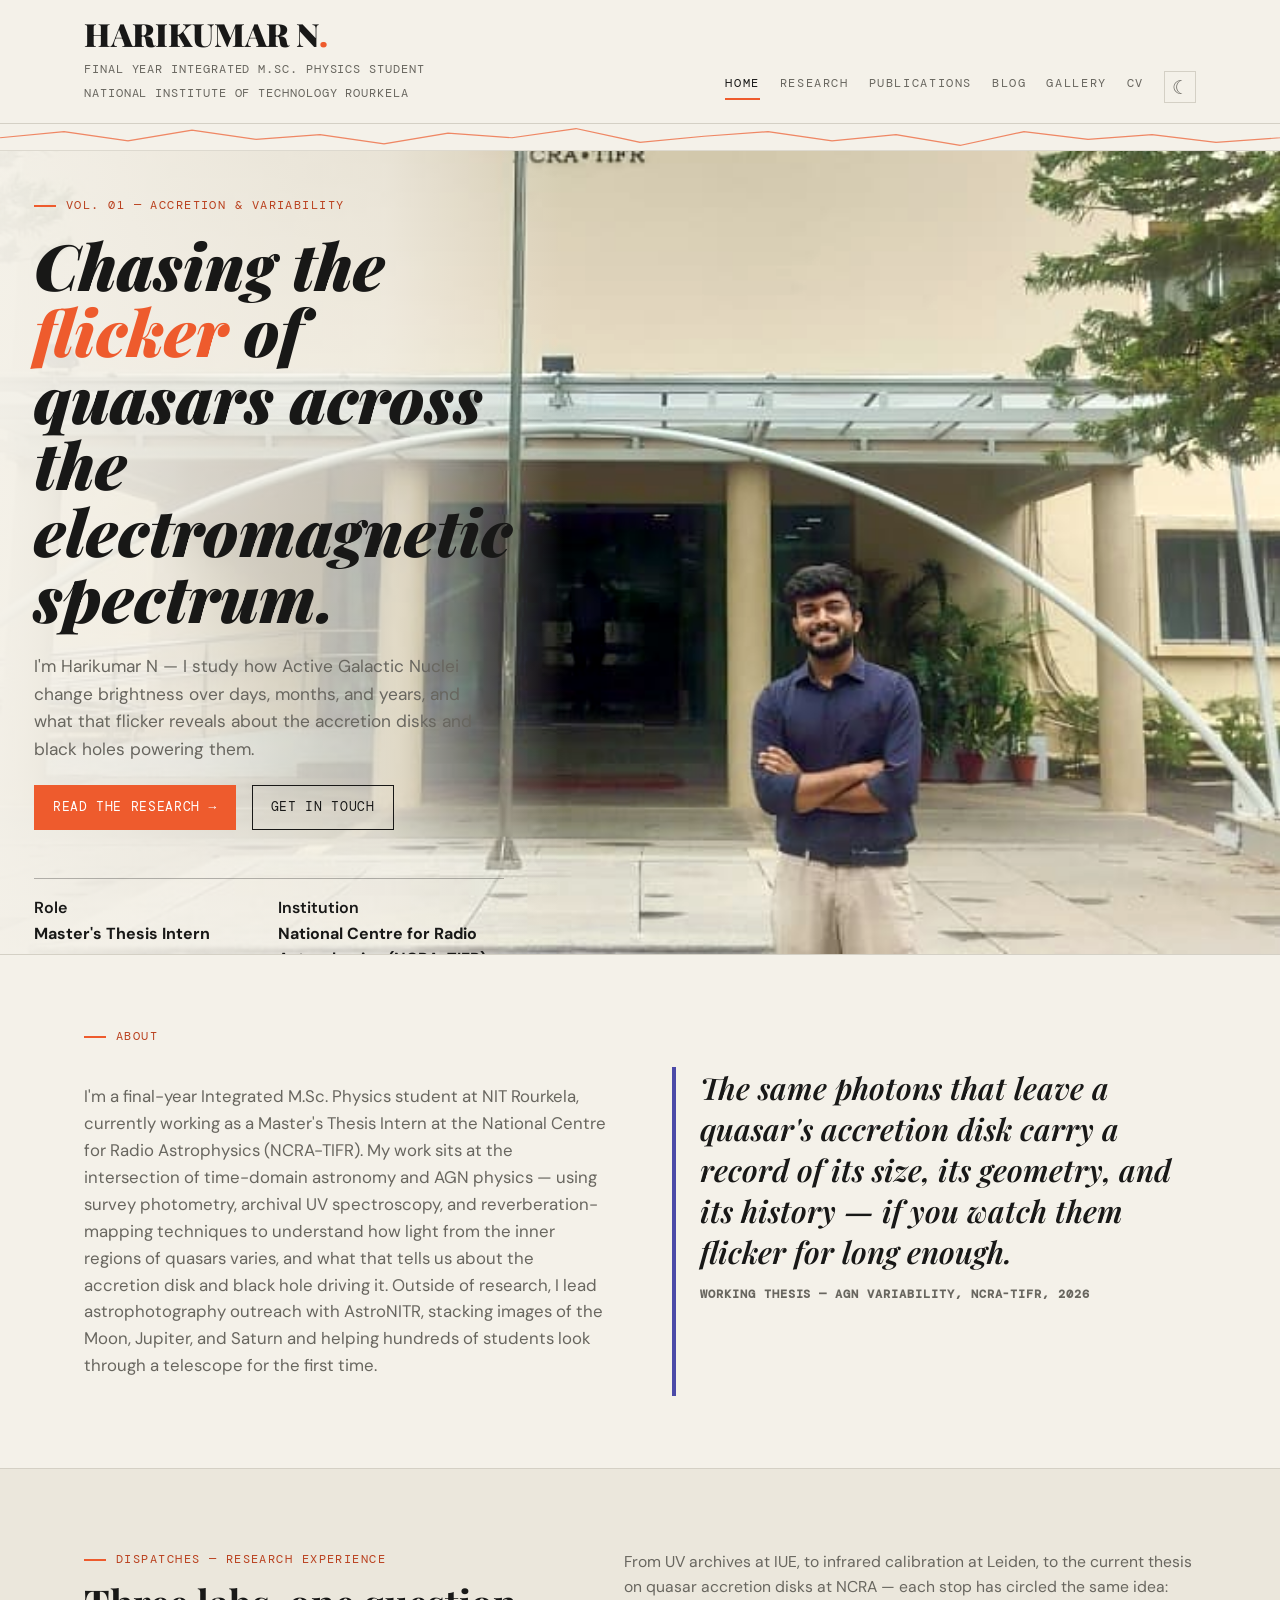
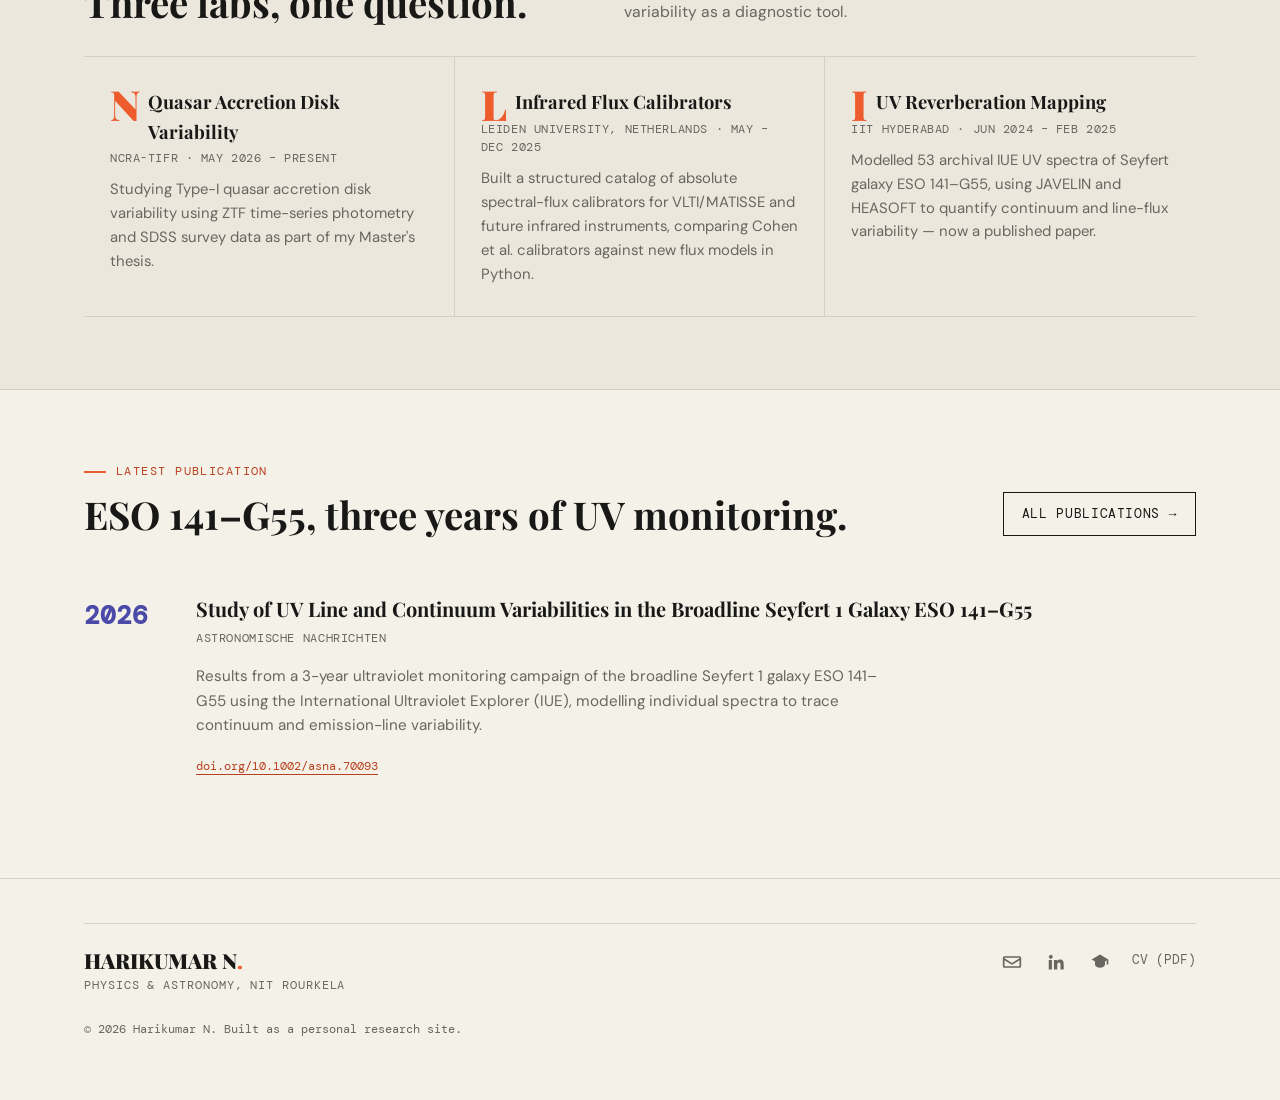
==== commit 48268c16: "Atlast got the hero image to scale properly and fi t the screen. The image is now scaled down to 25%" ====
--- a/index.html
+++ b/index.html
@@ -12,7 +12,7 @@
 <header class="masthead">
   <div class="wrap masthead-row">
     <div>
-      <a href="index.html" class="wordmark">HARIKUMAR<span>.</span> N</a>
+      <a href="index.html" class="wordmark">HARIKUMAR N<span>.</span></a>
       <div class="masthead-tag">final year Integrated M.Sc. Physics student </div>
       <div class="masthead-tag">National Institute of Technology Rourkela</div>
     </div>
@@ -22,7 +22,7 @@
       <a href="publications.html">Publications</a>
       <a href="blog.html">Blog</a>
       <a href="gallery.html">Gallery</a>
-      <a href="AGN_CV.pdf">CV</a>
+      <a href="AGN_CV (1).pdf">CV</a>
       <button class="theme-toggle" type="button" aria-pressed="false" aria-label="Switch to dark mode">
         <span class="theme-icon theme-moon" aria-hidden="true">☾</span>
         <span class="theme-icon theme-sun" aria-hidden="true">☀</span>
@@ -165,7 +165,7 @@
         <a class="icon-link" href="https://scholar.google.com/citations?user=ooK4Ng0AAAAJ&hl=en" target="_blank" rel="noopener" aria-label="Google Scholar" title="Google Scholar">
           <svg viewBox="0 0 24 24" aria-hidden="true"><path d="m2 9 10-6 10 6-10 6L2 9Zm4 2.4V15c0 2.2 2.69 4 6 4s6-1.8 6-4v-3.6l-6 3.6-6-3.6ZM20 10v5h2v-6l-2 1Z"/></svg>
         </a>
-        <a href="AGN_CV.pdf">CV (PDF)</a>
+        <a href="AGN_CV (1).pdf">CV (PDF)</a>
       </div>
     </div>
     <div class="footer-note">© <span id="year"></span> Harikumar N. Built as a personal research site.</div>
--- a/style.css
+++ b/style.css
@@ -1,37 +1,33 @@
-/* ==========================================================================
-   HARIKUMAR N — FIELD NOTES ON ACTIVE GALACTIC NUCLEI
-   Design tokens
-   ========================================================================== */
-
-@import url('https://fonts.googleapis.com/css2?family=Fraunces:ital,opsz,wght@0,9..144,300;0,9..144,500;0,9..144,700;0,9..144,900;1,9..144,500;1,9..144,700&family=IBM+Plex+Sans:wght@400;500;600;700&family=IBM+Plex+Mono:wght@400;500;600&display=swap');
+@import url('https://fonts.googleapis.com/css2?family=DM+Mono:wght@400;500&family=DM+Sans:wght@400;500;600;700&family=Playfair+Display:ital,wght@0,500;0,600;1,500;1,600&display=swap');
 
 :root{
-  --paper:#ffffff;
-  --paper-dim:#F7F7F5;
-  --ink:#14142B;
-  --ink-soft:#4A4A5C;
-  --quasar:#FF4B1F;
-  --quasar-deep:#C93A17;
-  --uv:#6C3CE9;
-  --cyan:#00C2CB;
-  --hairline:#E4E2DD;
+  --paper:#f4f1e9;
+  --paper-dim:#ebe7dc;
+  --ink:#181817;
+  --ink-soft:#68665f;
+  --quasar:#ee5b2d;
+  --quasar-deep:#b9401e;
+  --uv:#4b4aa8;
+  --cyan:#2b8e8d;
+  --hairline:#d4d0c5;
+  --hero-overlay:rgba(244,241,233,.96);
   --max:1180px;
-
-  --display: 'Fraunces', serif;
-  --body: 'IBM Plex Sans', system-ui, sans-serif;
-  --mono: 'IBM Plex Mono', ui-monospace, monospace;
+  --display:'Playfair Display', Georgia, serif;
+  --body:'DM Sans', sans-serif;
+  --mono:'DM Mono', monospace;
 }
 
 html[data-theme="dark"]{
-  --paper:#171923;
-  --paper-dim:#20232e;
-  --ink:#F5F2EA;
-  --ink-soft:#B9BBC5;
-  --quasar:#FF7048;
-  --quasar-deep:#FF987A;
-  --uv:#AA8BFF;
-  --cyan:#4DDEE5;
-  --hairline:#3A3D49;
+  --paper:#171817;
+  --paper-dim:#222421;
+  --ink:#f3f0e7;
+  --ink-soft:#b8b5ab;
+  --quasar:#ff8051;
+  --quasar-deep:#ff9c7b;
+  --uv:#aaa8f0;
+  --cyan:#68c9c1;
+  --hairline:#3a3c37;
+  --hero-overlay:rgba(23,24,23,.94);
 }
 
 *{box-sizing:border-box;}
@@ -42,7 +38,7 @@
   color:var(--ink);
   font-family:var(--body);
   font-size:16px;
-  line-height:1.55;
+  line-height:1.6;
   -webkit-font-smoothing:antialiased;
 }
 img{max-width:100%;display:block;}
@@ -53,19 +49,19 @@
   *{animation-duration:0.001ms !important; animation-iteration-count:1 !important; transition-duration:0.001ms !important; scroll-behavior:auto !important;}
 }
 
-.wrap{max-width:var(--max); margin:0 auto; padding:0 28px;}
+.wrap{max-width:var(--max); margin:0 auto; padding:0 34px;}
 
 /* ---------- Masthead ---------- */
-.masthead{padding-top:22px;}
+.masthead{padding-top:18px; background:var(--paper);}
 .masthead-row{
   display:flex; align-items:flex-end; justify-content:space-between;
-  gap:24px; flex-wrap:wrap; padding-bottom:16px;
+  gap:24px; flex-wrap:wrap; padding-bottom:20px;
 }
 .wordmark{
   font-family:var(--display);
   font-weight:900;
-  font-size:clamp(1.5rem, 2.6vw, 2.1rem);
-  letter-spacing:-0.01em;
+  font-size:clamp(1.5rem, 2.6vw, 2rem);
+  letter-spacing:0;
   line-height:1;
   text-decoration:none;
   color:var(--ink);
@@ -80,10 +76,10 @@
   margin-top:6px;
 }
 nav.mainnav{
-  display:flex; gap:22px; flex-wrap:wrap;
+  display:flex; align-items:center; gap:20px; flex-wrap:wrap;
   font-family:var(--mono);
-  font-size:0.78rem;
-  letter-spacing:0.06em;
+  font-size:0.72rem;
+  letter-spacing:0.14em;
   text-transform:uppercase;
 }
 nav.mainnav a{
@@ -95,7 +91,7 @@
   color:var(--ink); border-color:var(--quasar);
 }
 .theme-toggle{
-  width:34px; height:34px; display:inline-grid; place-items:center;
+  width:32px; height:32px; display:inline-grid; place-items:center;
   color:var(--ink-soft); background:transparent; border:1px solid var(--hairline);
   padding:0; cursor:pointer; transition:color .15s ease, border-color .15s ease, background .15s ease;
 }
@@ -108,14 +104,14 @@
 html[data-theme="dark"] .theme-moon{display:none;}
 html[data-theme="dark"] .theme-sun{display:block;}
 .masthead-rule{
-  height:3px;
-  background:linear-gradient(90deg, var(--quasar) 0%, var(--quasar) 60%, var(--uv) 85%, var(--cyan) 100%);
+  height:1px;
+  background:var(--hairline);
 }
 
 /* ---------- Pulse strip: signature element ---------- */
 .pulse-strip{
-  width:100%; height:34px; overflow:hidden; background:var(--paper-dim);
-  border-bottom:1px solid var(--hairline);
+  width:100%; height:27px; overflow:hidden; background:var(--paper);
+  border-bottom:1px solid var(--hairline); opacity:.7;
 }
 .pulse-strip svg{width:200%; height:100%; display:block; animation:driftPulse 22s linear infinite;}
 @keyframes driftPulse{ from{transform:translateX(0);} to{transform:translateX(-50%);} }
@@ -129,67 +125,131 @@
 .eyebrow::before{content:""; width:22px; height:2px; background:var(--quasar);}
 
 /* ---------- Hero ---------- */
-.hero{padding:64px 0 48px; border-bottom:1px solid var(--hairline);}
+.hero{padding:78px 0 58px; border-bottom:1px solid var(--hairline);}
 .hero-grid{display:grid; grid-template-columns:1.5fr 1fr; gap:48px; align-items:end;}
+.hero-grid > *{min-width:0;}
 
 /* ---------- Hero with photo background ---------- */
 .hero-photo{
-  padding:0;
-  border-bottom:1px solid var(--hairline);
+  position:relative;
+  width:100%;
+  margin-left:0;
+  height:calc(100vh - 96px);
+  min-height:620px;
   overflow:hidden;
 }
-.hero-photo-figure{margin:0;}
+
+.hero-photo-figure{
+  position:absolute;
+  inset:0;
+  display:block;
+  margin:0;
+  background:var(--paper-dim);
+}
+
 .hero-photo-figure img{
-  width:100%; height:50%; min-height:420px;
-  object-fit:cover; object-position:center 55%;
-}
-.hero-photo-caption{
-  font-family:var(--mono); font-size:0.68rem; letter-spacing:.05em;
-  color:var(--ink-soft); padding-top:12px; padding-bottom:12px;
-}
+  display:block;
+  width:100%;
+  height:100%;
+  max-width:none;
+  object-fit:cover;
+  object-position:65% 62%;
+  filter:saturate(.9) contrast(1.04);
+}
+
 .hero-copy{
-  padding:58px 0 64px;
-  background:var(--paper);
+  display:block;
+  position:absolute;
+  inset:0;
+  z-index:1;
+  background:linear-gradient(90deg, var(--hero-overlay) 0%, color-mix(in srgb, var(--hero-overlay) 72%, transparent) 30%, transparent 44%);
+  padding-top:clamp(28px, 5vh, 64px);
+}
+
+@media (min-width:861px){
+  .hero-copy .hero-grid{
+    grid-template-columns:1fr;
+    width:min(42vw, 620px);
+    margin-left:0;
+  }
+
+  .hero-copy .hero-meta{
+    border-left:0;
+    border-top:1px solid color-mix(in srgb, var(--ink) 30%, transparent);
+    padding:16px 0 0;
+    display:grid;
+    grid-template-columns:repeat(2, minmax(0, 1fr));
+    gap:12px 18px;
+  }
+}
+
+@media (min-width:861px){
+  .hero-photo-figure{
+    inset:0;
+  }
+
+  .hero-photo-figure img{
+    object-position:65% 62%;
+  }
+
+  .hero-copy{
+    right:0;
+    background:linear-gradient(90deg, var(--hero-overlay) 0%, color-mix(in srgb, var(--hero-overlay) 72%, transparent) 30%, transparent 44%);
+    padding-top:clamp(28px, 5vh, 64px);
+  }
 }
 
 @media (max-width:860px){
-  .hero-photo-figure img{
-    height:fit-content; min-height:340px; max-height:560px;
-    object-position:center 55%;
-  }
-  .hero-copy{padding-top:42px;}
-}
+  .hero-photo{
+    height:70vh;
+    min-height:480px;
+  }
+
+  .hero-photo-figure img{object-position:center center;}
+
+  .hero-copy{width:100%; padding:54px 0 42px; background:linear-gradient(90deg, var(--hero-overlay), color-mix(in srgb, var(--hero-overlay) 58%, transparent));}
+}
+
+@media (max-width:520px){
+  .hero-copy{padding:38px 0 32px;}
+}
+
 .hero h1{
   font-family:var(--display); font-weight:900; font-style:italic;
-  font-size:clamp(2.4rem, 5.4vw, 4.4rem);
-  line-height:1.02; letter-spacing:-0.01em; margin:14px 0 20px;
+  font-size:clamp(2.4rem, 5vw, 4.2rem);
+  line-height:1.04; letter-spacing:0; margin:16px 0 22px;
 }
 .hero h1 em{color:var(--quasar); font-style:italic;}
 .hero-dek{font-size:1.08rem; color:var(--ink-soft); max-width:46ch; margin-bottom:22px;}
 .hero-links{display:flex; gap:16px; flex-wrap:wrap;}
 .btn{
   font-family:var(--mono); font-size:0.8rem; letter-spacing:0.05em; text-transform:uppercase;
-  padding:11px 18px; border:1.5px solid var(--ink); text-decoration:none; color:var(--ink);
+  padding:11px 18px; border:1px solid var(--ink); text-decoration:none; color:var(--ink);
   display:inline-flex; align-items:center; gap:8px; transition:all .15s ease;
 }
 .btn:hover{background:var(--ink); color:var(--paper);}
 .btn.primary{background:var(--quasar); border-color:var(--quasar); color:#fff;}
 .btn.primary:hover{background:var(--quasar-deep); border-color:var(--quasar-deep);}
 
+.hero-meta,
+.hero-meta b{
+  font-weight:700;
+}
+
 .hero-meta{
-  font-family:var(--mono); font-size:0.82rem; color:var(--ink-soft);
+  color:var(--ink);
   border-left:2px solid var(--hairline); padding-left:18px;
   display:flex; flex-direction:column; gap:10px;
 }
 .hero-meta b{color:var(--ink); font-weight:600;}
 
 /* ---------- Section ---------- */
-section.block{padding:56px 0; border-bottom:1px solid var(--hairline);}
+section.block{padding:72px 0; border-bottom:1px solid var(--hairline);}
 section.block.tinted{background:var(--paper-dim);}
 .block-head{display:flex; justify-content:space-between; align-items:flex-end; gap:20px; margin-bottom:32px; flex-wrap:wrap;}
 .block-head h2{
   font-family:var(--display); font-weight:700; font-size:clamp(1.7rem,3vw,2.5rem);
-  margin:8px 0 0;
+  margin:10px 0 0; line-height:1.16;
 }
 .block-head p{color:var(--ink-soft); max-width:52ch; margin:8px 0 0; font-size:0.98rem;}
 
@@ -206,7 +266,7 @@
   font-family:var(--mono); font-size:0.7rem; color:var(--ink-soft);
   letter-spacing:.07em; text-transform:uppercase;
 }
-.gallery-grid{display:grid; grid-template-columns:repeat(3,1fr); gap:18px; padding-top:18px;}
+.gallery-grid{display:grid; grid-template-columns:repeat(3,1fr); gap:20px; padding-top:18px;}
 .gallery-item{margin:0;}
 .gallery-item img{
   width:100%; aspect-ratio:4 / 3; object-fit:cover;
@@ -222,7 +282,7 @@
 
 /* ---------- Dispatch cards (experience) ---------- */
 .dispatch-grid{display:grid; grid-template-columns:repeat(3,1fr); gap:0; border-top:1px solid var(--hairline);}
-.dispatch{padding:26px 24px; border-right:1px solid var(--hairline); border-bottom:1px solid var(--hairline);}
+.dispatch{padding:30px 26px; border-right:1px solid var(--hairline); border-bottom:1px solid var(--hairline);}
 .dispatch:last-child{border-right:none;}
 .dispatch .drop{
   font-family:var(--display); font-weight:900; font-size:2.6rem; line-height:0.8;
@@ -262,11 +322,11 @@
 }
 
 /* ---------- Two column ---------- */
-.two-col{display:grid; grid-template-columns:1fr 1fr; gap:48px;}
+.two-col{display:grid; grid-template-columns:1fr 1fr; gap:64px;}
 
 /* ---------- Coming soon / blog cards ---------- */
 .card-grid{display:grid; grid-template-columns:repeat(3,1fr); gap:24px;}
-.postcard{border:1px solid var(--hairline); padding:24px; display:flex; flex-direction:column; gap:12px; min-height:220px;}
+.postcard{border:1px solid var(--hairline); background:color-mix(in srgb, var(--paper) 58%, transparent); padding:26px; display:flex; flex-direction:column; gap:12px; min-height:220px;}
 .postcard .tag-strip{width:38px; height:5px; background:var(--cyan);}
 .postcard h3{font-family:var(--display); font-weight:700; font-size:1.1rem; margin:0;}
 .postcard p{color:var(--ink-soft); font-size:0.9rem; margin:0; flex:1;}
@@ -285,7 +345,7 @@
 /* ---------- Responsive ---------- */
 @media (max-width:860px){
   .hero-grid{grid-template-columns:1fr;}
-  .hero-meta{border-left:none; border-top:2px solid var(--hairline); padding-left:0; padding-top:16px; flex-direction:row; flex-wrap:wrap; gap:18px;}
+  .hero-meta{border-left:none; border-top:1px solid var(--hairline); padding-left:0; padding-top:16px; flex-direction:row; flex-wrap:wrap; gap:18px;}
   .dispatch-grid{grid-template-columns:1fr;}
   .dispatch{border-right:none;}
   .gallery-grid{grid-template-columns:repeat(2,1fr);}
@@ -294,6 +354,10 @@
   .pub-entry{grid-template-columns:1fr; gap:6px;}
 }
 @media (max-width:520px){
+  .wrap{padding:0 20px;}
+  nav.mainnav{gap:13px; font-size:.65rem; letter-spacing:.08em;}
+  .masthead-row{align-items:flex-start;}
+  .masthead-tag{font-size:.62rem;}
   .gallery-grid{grid-template-columns:1fr;}
   .gallery-group-head{align-items:flex-start; flex-direction:column; gap:5px;}
 }
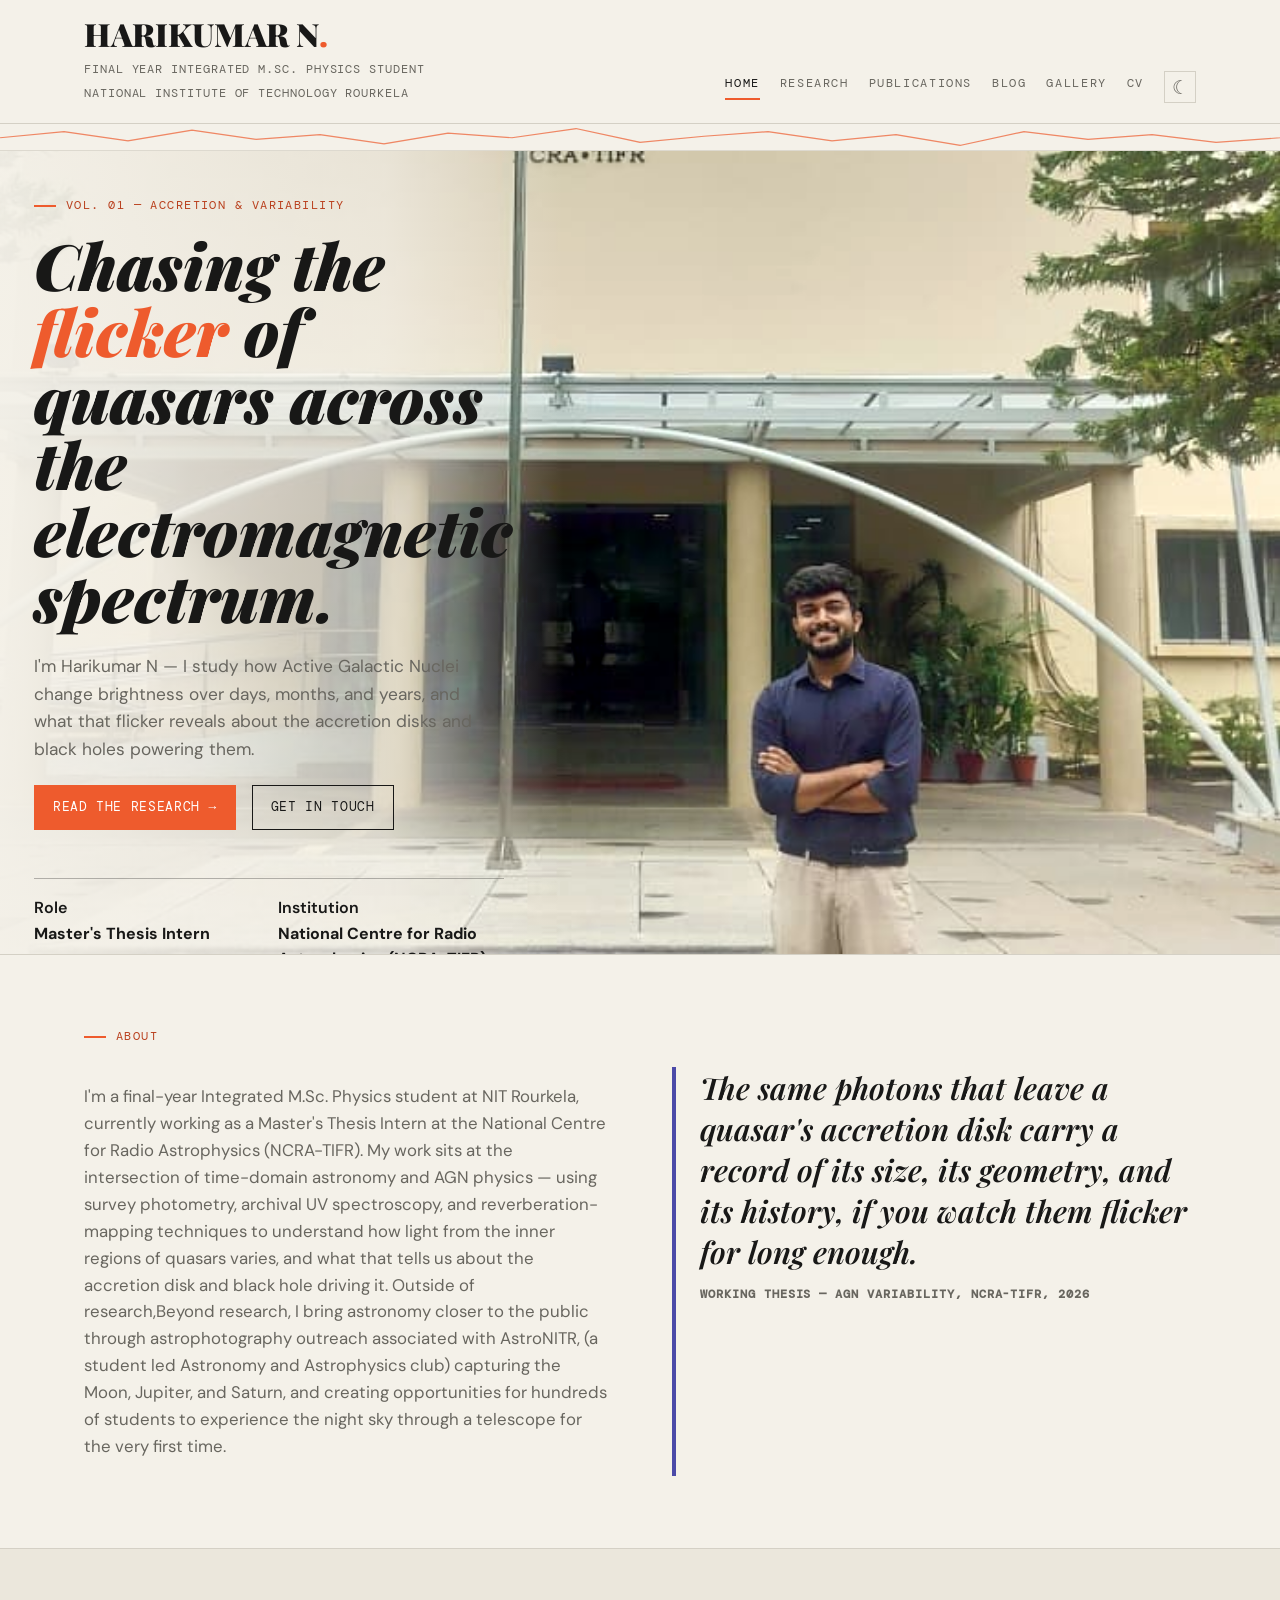
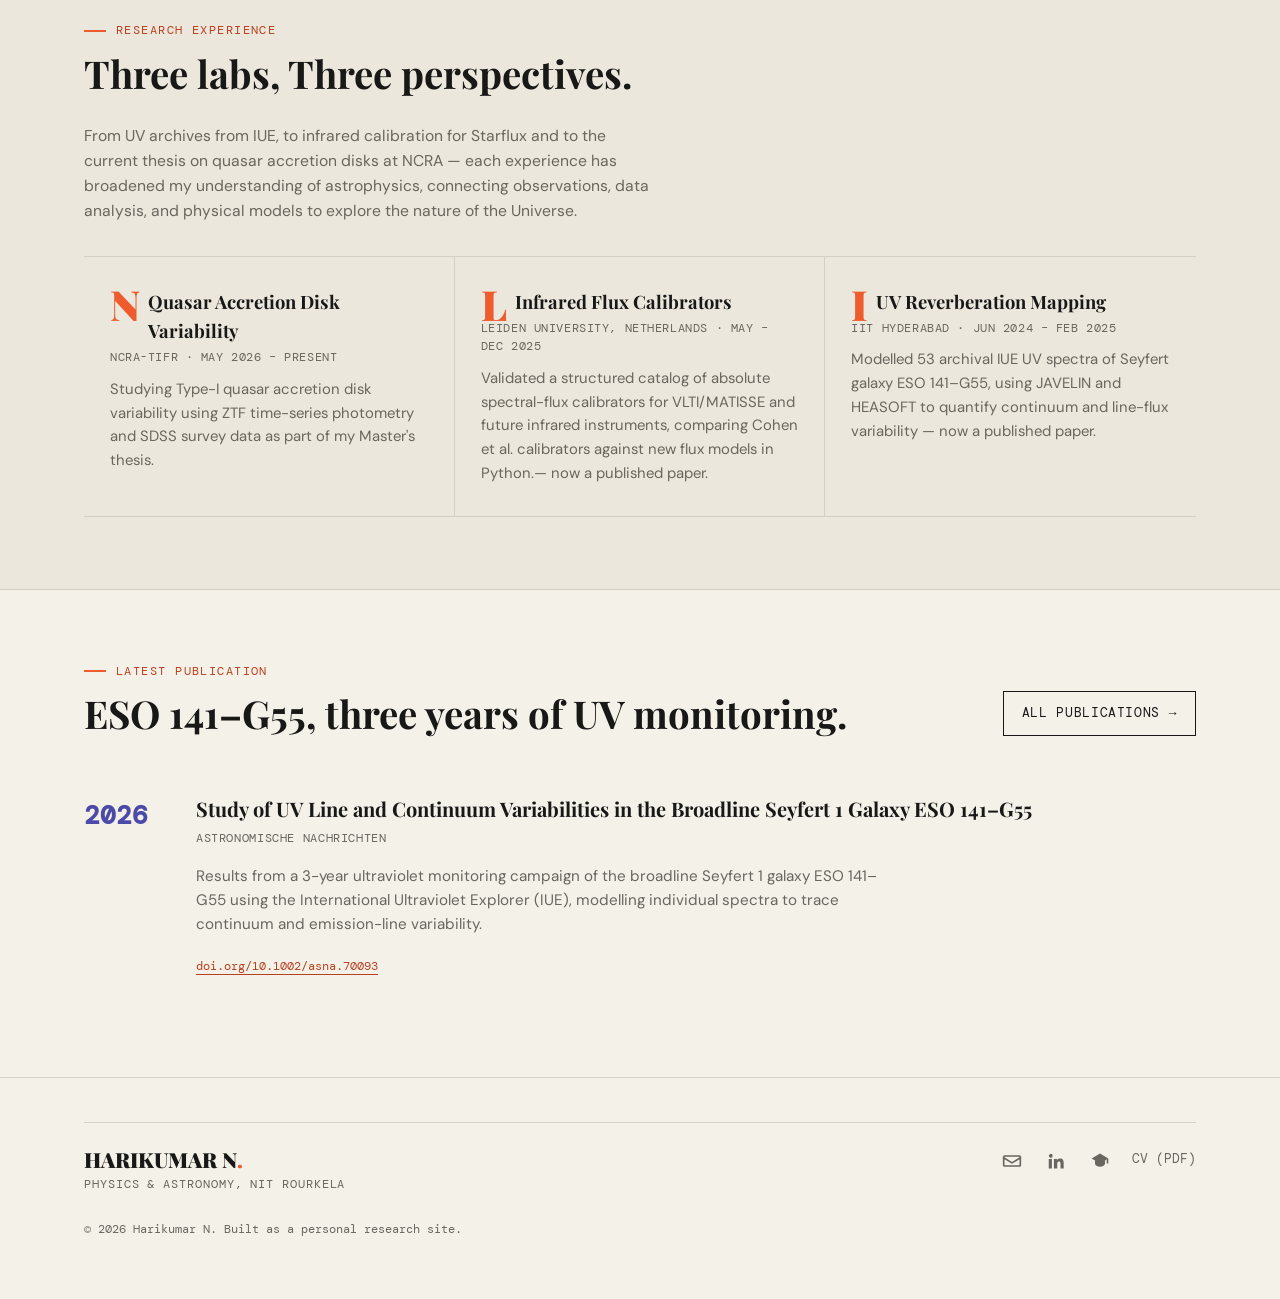
==== commit ffe3e13d: "Update research experience descriptions in index.html Revised text for clarity and detail in the res" ====
--- a/index.html
+++ b/index.html
@@ -75,12 +75,11 @@
           intersection of time-domain astronomy and AGN physics — using survey photometry, archival UV
           spectroscopy, and reverberation-mapping techniques to understand how light from the inner regions
           of quasars varies, and what that tells us about the accretion disk and black hole driving it.
-          Outside of research, I lead astrophotography outreach with AstroNITR, stacking images of the
-          Moon, Jupiter, and Saturn and helping hundreds of students look through a telescope for the first time.
+          Outside of research,Beyond research, I bring astronomy closer to the public through astrophotography outreach associated with AstroNITR, (a student led Astronomy and Astrophysics club) capturing the Moon, Jupiter, and Saturn, and creating opportunities for hundreds of students to experience the night sky through a telescope for the very first time.
         </p>
         <blockquote class="pullquote">
           The same photons that leave a quasar's accretion disk carry a record of its size, its geometry,
-          and its history — if you watch them flicker for long enough.
+          and its history, if you watch them flicker for long enough.
           <cite>Working thesis — AGN variability, NCRA-TIFR, 2026</cite>
         </blockquote>
       </div>
@@ -91,11 +90,11 @@
     <div class="wrap">
       <div class="block-head">
         <div>
-          <div class="eyebrow">Dispatches — Research Experience</div>
-          <h2>Three labs, one question.</h2>
+          <div class="eyebrow"> Research Experience</div>
+          <h2>Three labs, Three perspectives.</h2>
         </div>
-        <p>From UV archives at IUE, to infrared calibration at Leiden, to the current thesis on quasar
-          accretion disks at NCRA — each stop has circled the same idea: variability as a diagnostic tool.</p>
+        <p>From UV archives from IUE, to infrared calibration for Starflux and to the current thesis on quasar
+          accretion disks at NCRA — each experience has broadened my understanding of astrophysics, connecting observations, data analysis, and physical models to explore the nature of the Universe.</p>
       </div>
       <div class="dispatch-grid">
         <article class="dispatch reveal">
@@ -109,8 +108,8 @@
           <span class="drop">L</span>
           <h3>Infrared Flux Calibrators</h3>
           <div class="meta">Leiden University, Netherlands · May – Dec 2025</div>
-          <p>Built a structured catalog of absolute spectral-flux calibrators for VLTI/MATISSE and future
-            infrared instruments, comparing Cohen et al. calibrators against new flux models in Python.</p>
+          <p>Validated a structured catalog of absolute spectral-flux calibrators for VLTI/MATISSE and future
+            infrared instruments, comparing Cohen et al. calibrators against new flux models in Python.— now a published paper.</p>
         </article>
         <article class="dispatch reveal">
           <span class="drop">I</span>
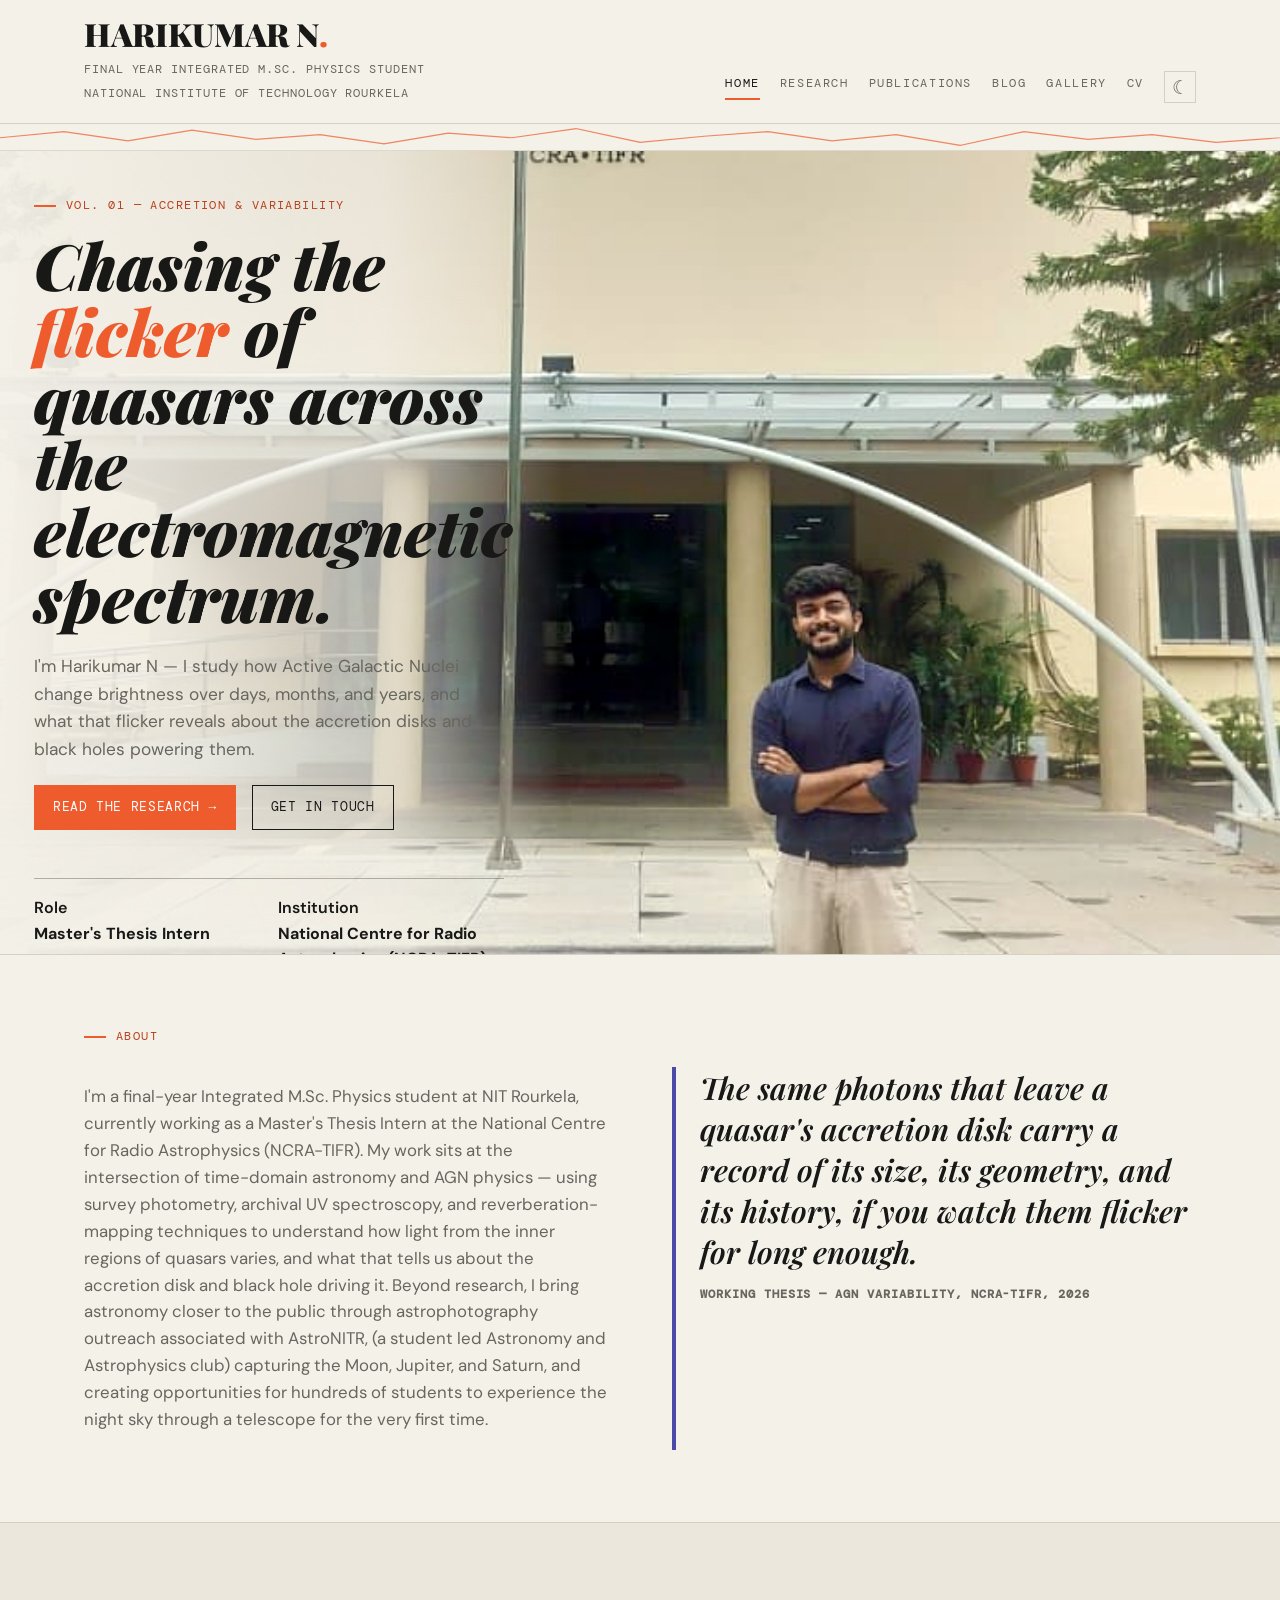
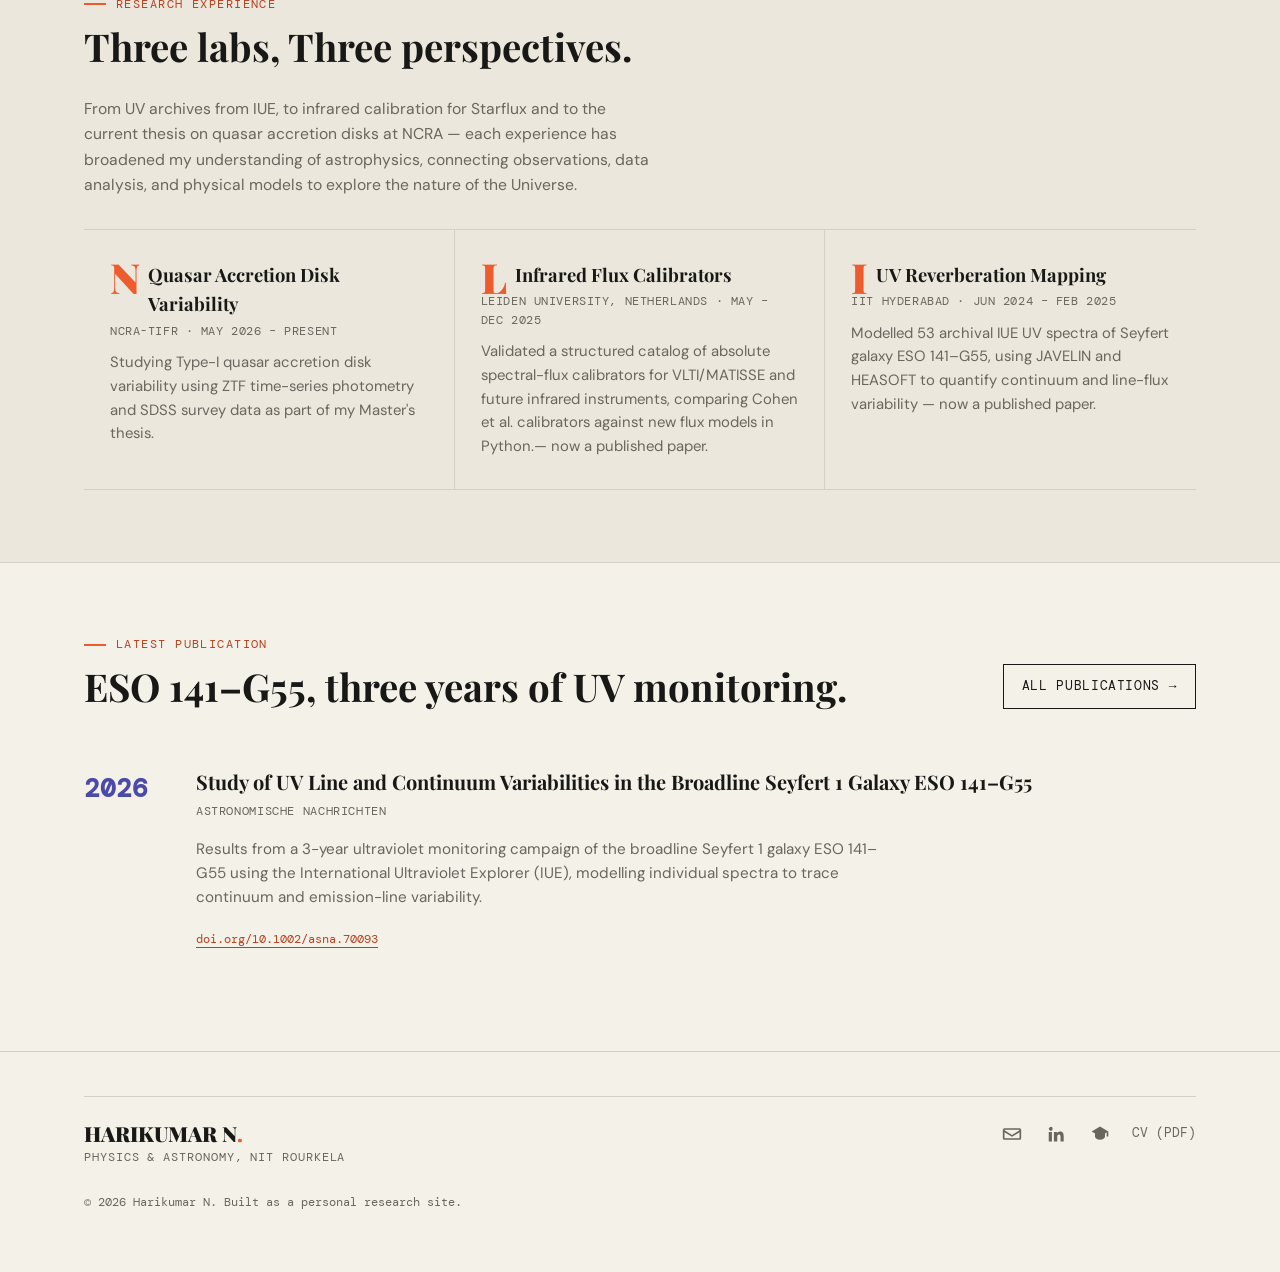
==== commit 55d3e283: "Fix typo in outreach description in index.html" ====
--- a/index.html
+++ b/index.html
@@ -75,7 +75,7 @@
           intersection of time-domain astronomy and AGN physics — using survey photometry, archival UV
           spectroscopy, and reverberation-mapping techniques to understand how light from the inner regions
           of quasars varies, and what that tells us about the accretion disk and black hole driving it.
-          Outside of research,Beyond research, I bring astronomy closer to the public through astrophotography outreach associated with AstroNITR, (a student led Astronomy and Astrophysics club) capturing the Moon, Jupiter, and Saturn, and creating opportunities for hundreds of students to experience the night sky through a telescope for the very first time.
+          Beyond research, I bring astronomy closer to the public through astrophotography outreach associated with AstroNITR, (a student led Astronomy and Astrophysics club) capturing the Moon, Jupiter, and Saturn, and creating opportunities for hundreds of students to experience the night sky through a telescope for the very first time.
         </p>
         <blockquote class="pullquote">
           The same photons that leave a quasar's accretion disk carry a record of its size, its geometry,
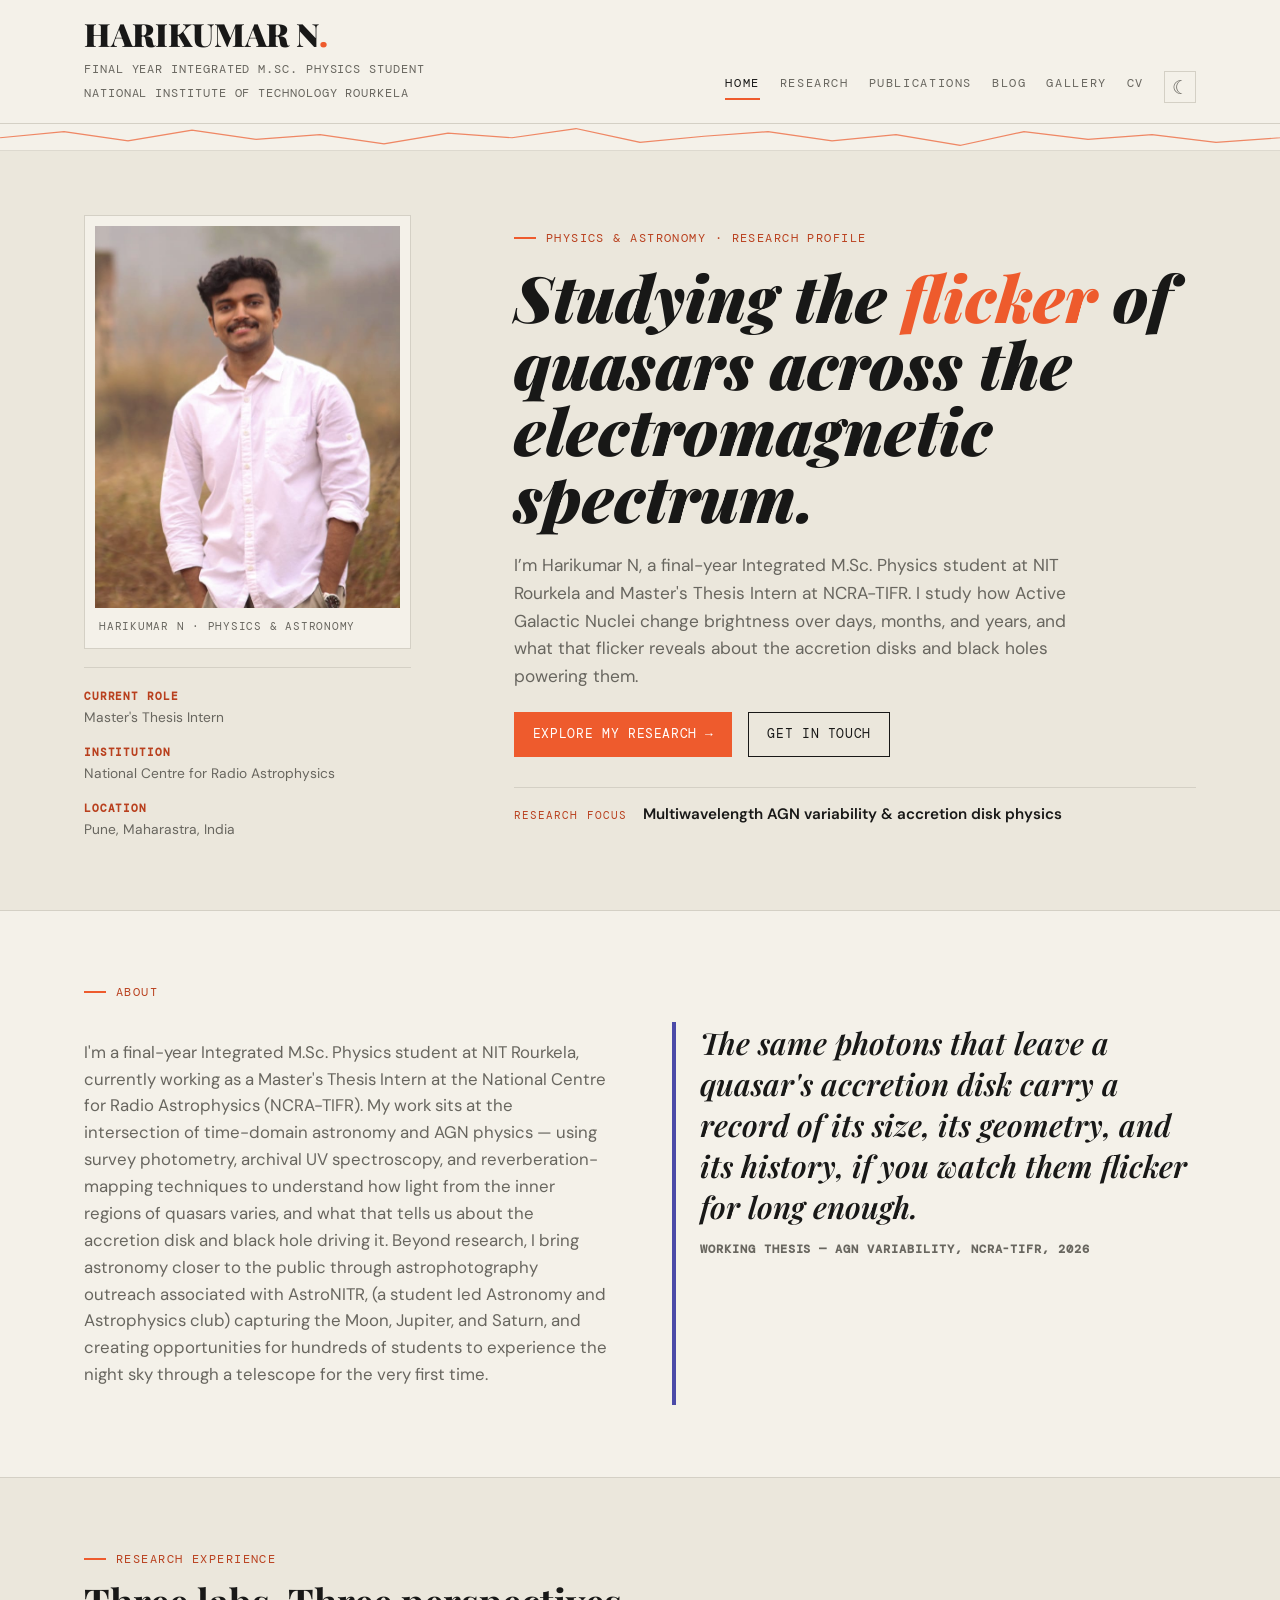
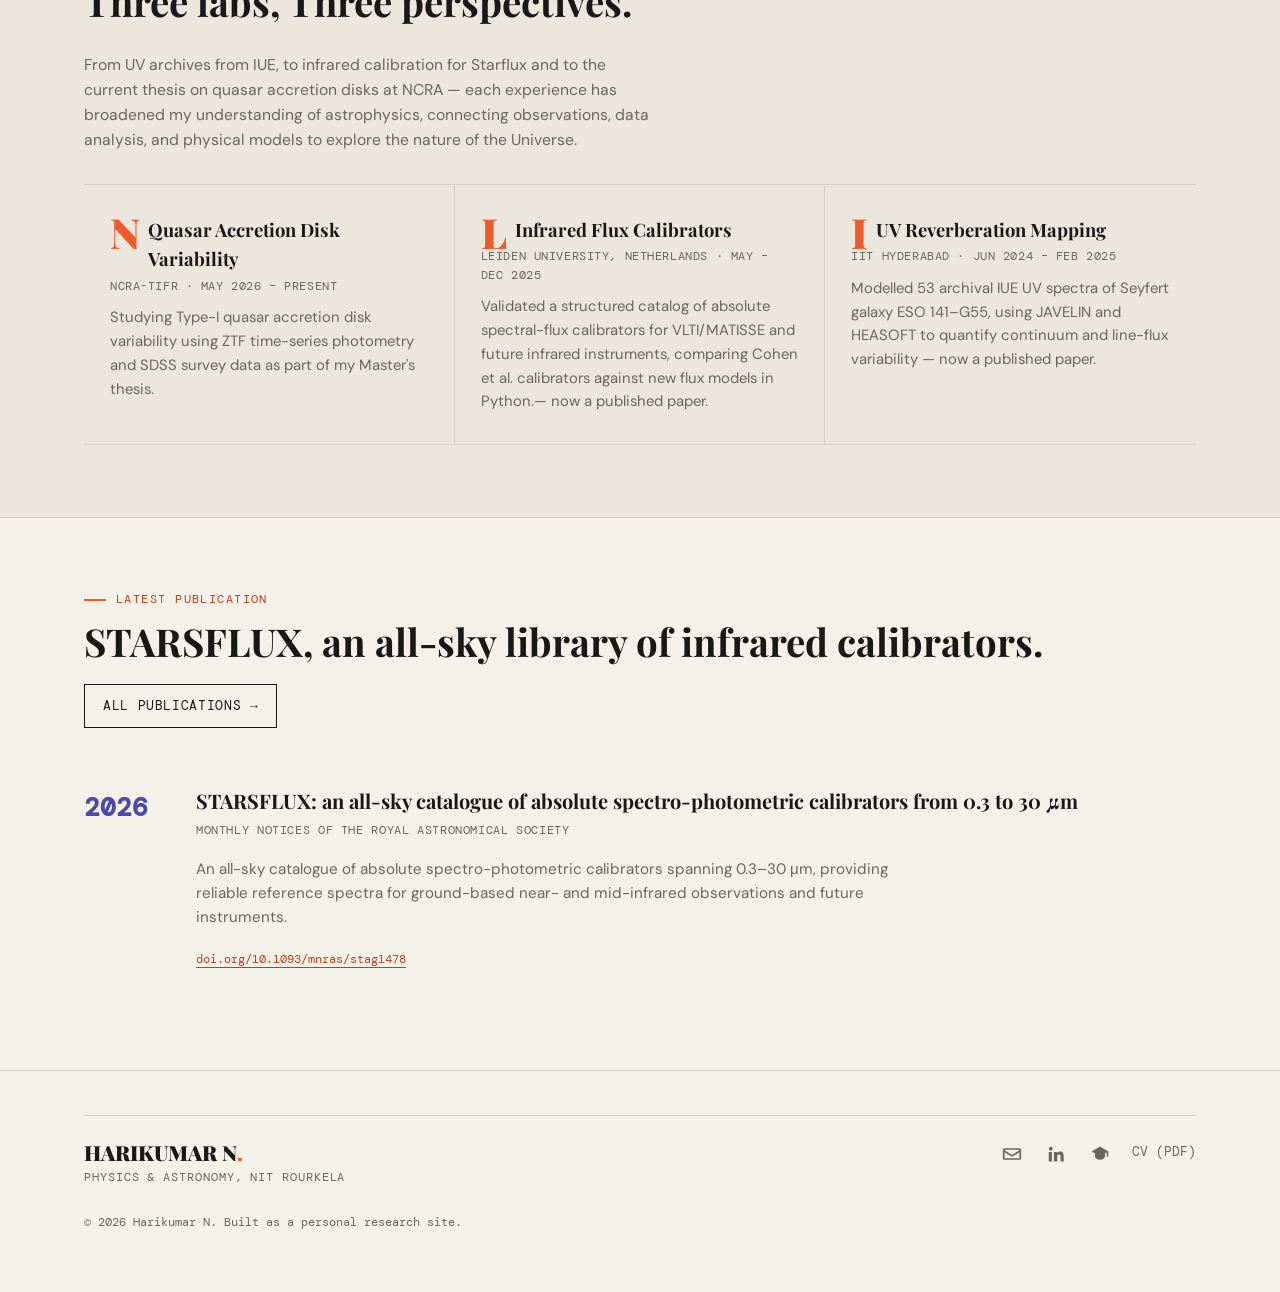
==== commit 5d412f78: "Update academic portfolio homepage and publications" ====
--- a/index.html
+++ b/index.html
@@ -39,27 +39,30 @@
 </header>
 
 <main>
-  <section class="hero hero-photo">
-    <figure class="hero-photo-figure">
-      <img src="harikumar-ncra.jpeg" alt="Harikumar N outside the NCRA-TIFR building in Pune">
-      <figcaption class="hero-photo-caption wrap">Outside the NCRA-TIFR building, Pune — starting the Master's thesis, 2026.</figcaption>
-    </figure>
-    <div class="hero-copy">
-      <div class="wrap hero-grid">
-        <div>
-          <div class="eyebrow">Vol. 01 — Accretion &amp; Variability</div>
-          <h1>Chasing the <em>flicker</em> of quasars across the electromagnetic spectrum.</h1>
-          <p class="hero-dek">I'm Harikumar N — I study how Active Galactic Nuclei change brightness over days, months, and years, and what that flicker reveals about the accretion disks and black holes powering them.</p>
-          <div class="hero-links">
-            <a class="btn primary" href="research.html">Read the research →</a>
-            <a class="btn" href="mailto:nandavan2003@gmail.com">Get in touch</a>
-          </div>
+  <section class="hero profile-hero">
+    <div class="wrap profile-grid">
+      <aside class="profile-aside">
+        <figure class="profile-portrait">
+          <img src="profile.jpg.jpg" alt="Portrait of Harikumar N outdoors">
+          <figcaption>Harikumar N · Physics &amp; Astronomy</figcaption>
+        </figure>
+        <div class="profile-facts">
+          <div><b>Current role</b><br>Master's Thesis Intern</div>
+          <div><b>Institution</b><br>National Centre for Radio Astrophysics</div>
+          <div><b>Location</b><br>Pune, Maharastra, India</div>
         </div>
-        <div class="hero-meta">
-          <div><b>Role</b><br>Master's Thesis Intern</div>
-          <div><b>Institution</b><br>National Centre for Radio Astrophysics (NCRA-TIFR)</div>
-          <div><b>Based in</b><br>Rourkela, Odisha, India</div>
-          <div><b>Field</b><br>Multiwavelength AGN variability &amp; accretion disk physics</div>
+      </aside>
+      <div class="profile-intro">
+        <div class="eyebrow">Physics &amp; Astronomy · Research Profile</div>
+        <h1>Studying the <em>flicker</em> of quasars across the electromagnetic spectrum.</h1>
+        <p class="hero-dek">I’m Harikumar N, a final-year Integrated M.Sc. Physics student at NIT Rourkela and Master's Thesis Intern at NCRA-TIFR. I study how Active Galactic Nuclei change brightness over days, months, and years, and what that flicker reveals about the accretion disks and black holes powering them.</p>
+        <div class="hero-links">
+          <a class="btn primary" href="research.html">Explore my research <span aria-hidden="true">→</span></a>
+          <a class="btn" href="mailto:nandavan2003@gmail.com">Get in touch</a>
+        </div>
+        <div class="profile-focus">
+          <span>Research focus</span>
+          <strong>Multiwavelength AGN variability &amp; accretion disk physics</strong>
         </div>
       </div>
     </div>
@@ -127,19 +130,17 @@
       <div class="block-head">
         <div>
           <div class="eyebrow">Latest publication</div>
-          <h2>ESO 141–G55, three years of UV monitoring.</h2>
+          <h2>STARSFLUX, an all-sky library of infrared calibrators.</h2>
         </div>
         <a class="btn" href="publications.html">All publications →</a>
       </div>
       <div class="pub-entry" style="border-bottom:none;">
         <div class="pub-year">2026</div>
         <div>
-          <div class="pub-title">Study of UV Line and Continuum Variabilities in the Broadline Seyfert 1 Galaxy ESO 141–G55</div>
-          <div class="pub-journal">Astronomische Nachrichten</div>
-          <p class="pub-desc">Results from a 3-year ultraviolet monitoring campaign of the broadline Seyfert 1
-            galaxy ESO 141–G55 using the International Ultraviolet Explorer (IUE), modelling individual
-            spectra to trace continuum and emission-line variability.</p>
-          <a class="pub-link" href="https://doi.org/10.1002/asna.70093" target="_blank" rel="noopener">doi.org/10.1002/asna.70093</a>
+          <div class="pub-title">STARSFLUX: an all-sky catalogue of absolute spectro-photometric calibrators from 0.3 to 30 μm</div>
+          <div class="pub-journal">Monthly Notices of the Royal Astronomical Society</div>
+          <p class="pub-desc">An all-sky catalogue of absolute spectro-photometric calibrators spanning 0.3–30 μm, providing reliable reference spectra for ground-based near- and mid-infrared observations and future instruments.</p>
+          <a class="pub-link" href="https://doi.org/10.1093/mnras/stag1478" target="_blank" rel="noopener">doi.org/10.1093/mnras/stag1478</a>
         </div>
       </div>
     </div>
--- a/style.css
+++ b/style.css
@@ -129,90 +129,20 @@
 .hero-grid{display:grid; grid-template-columns:1.5fr 1fr; gap:48px; align-items:end;}
 .hero-grid > *{min-width:0;}
 
-/* ---------- Hero with photo background ---------- */
-.hero-photo{
-  position:relative;
-  width:100%;
-  margin-left:0;
-  height:calc(100vh - 96px);
-  min-height:620px;
-  overflow:hidden;
-}
-
-.hero-photo-figure{
-  position:absolute;
-  inset:0;
-  display:block;
-  margin:0;
-  background:var(--paper-dim);
-}
-
-.hero-photo-figure img{
-  display:block;
-  width:100%;
-  height:100%;
-  max-width:none;
-  object-fit:cover;
-  object-position:65% 62%;
-  filter:saturate(.9) contrast(1.04);
-}
-
-.hero-copy{
-  display:block;
-  position:absolute;
-  inset:0;
-  z-index:1;
-  background:linear-gradient(90deg, var(--hero-overlay) 0%, color-mix(in srgb, var(--hero-overlay) 72%, transparent) 30%, transparent 44%);
-  padding-top:clamp(28px, 5vh, 64px);
-}
-
-@media (min-width:861px){
-  .hero-copy .hero-grid{
-    grid-template-columns:1fr;
-    width:min(42vw, 620px);
-    margin-left:0;
-  }
-
-  .hero-copy .hero-meta{
-    border-left:0;
-    border-top:1px solid color-mix(in srgb, var(--ink) 30%, transparent);
-    padding:16px 0 0;
-    display:grid;
-    grid-template-columns:repeat(2, minmax(0, 1fr));
-    gap:12px 18px;
-  }
-}
-
-@media (min-width:861px){
-  .hero-photo-figure{
-    inset:0;
-  }
-
-  .hero-photo-figure img{
-    object-position:65% 62%;
-  }
-
-  .hero-copy{
-    right:0;
-    background:linear-gradient(90deg, var(--hero-overlay) 0%, color-mix(in srgb, var(--hero-overlay) 72%, transparent) 30%, transparent 44%);
-    padding-top:clamp(28px, 5vh, 64px);
-  }
-}
-
-@media (max-width:860px){
-  .hero-photo{
-    height:70vh;
-    min-height:480px;
-  }
-
-  .hero-photo-figure img{object-position:center center;}
-
-  .hero-copy{width:100%; padding:54px 0 42px; background:linear-gradient(90deg, var(--hero-overlay), color-mix(in srgb, var(--hero-overlay) 58%, transparent));}
-}
-
-@media (max-width:520px){
-  .hero-copy{padding:38px 0 32px;}
-}
+/* ---------- Profile hero ---------- */
+.profile-hero{padding:64px 0 70px; background:var(--paper-dim);}
+.profile-grid{display:grid; grid-template-columns:minmax(220px, .72fr) minmax(0, 1.5fr); gap:clamp(42px, 8vw, 110px); align-items:center;}
+.profile-aside{min-width:0;}
+.profile-portrait{margin:0; border:1px solid var(--hairline); background:var(--paper); padding:10px;}
+.profile-portrait img{width:100%; aspect-ratio:4 / 5; object-fit:cover; object-position:82% 35%; filter:saturate(.9) contrast(1.03);}
+.profile-portrait figcaption{font-family:var(--mono); font-size:.68rem; letter-spacing:.07em; text-transform:uppercase; color:var(--ink-soft); padding:10px 4px 2px;}
+.profile-facts{border-top:1px solid var(--hairline); margin-top:18px; padding-top:16px; display:grid; gap:12px; font-size:.86rem; color:var(--ink-soft);}
+.profile-facts b{font-family:var(--mono); font-size:.68rem; letter-spacing:.08em; text-transform:uppercase; color:var(--quasar-deep);}
+.profile-intro{min-width:0;}
+.profile-intro h1{max-width:760px;}
+.profile-focus{border-top:1px solid var(--hairline); margin-top:30px; padding-top:14px; display:flex; gap:16px; align-items:baseline; flex-wrap:wrap;}
+.profile-focus span{font-family:var(--mono); font-size:.68rem; letter-spacing:.1em; text-transform:uppercase; color:var(--quasar-deep);}
+.profile-focus strong{font-size:.95rem; font-weight:600; color:var(--ink);}
 
 .hero h1{
   font-family:var(--display); font-weight:900; font-style:italic;
@@ -254,7 +184,16 @@
 .block-head p{color:var(--ink-soft); max-width:52ch; margin:8px 0 0; font-size:0.98rem;}
 
 /* ---------- Gallery ---------- */
+.gallery-section-switcher{border:1px solid var(--hairline); padding:18px; margin-bottom:40px; background:color-mix(in srgb, var(--paper) 55%, transparent);}
+.gallery-section-label{font-family:var(--mono); font-size:.68rem; letter-spacing:.12em; text-transform:uppercase; color:var(--ink-soft); margin-bottom:12px;}
+.gallery-tabs{display:grid; grid-template-columns:repeat(3, minmax(0, 1fr)); gap:8px;}
+.gallery-tab{font-family:var(--mono); font-size:.72rem; letter-spacing:.08em; text-transform:uppercase; color:var(--ink-soft); background:transparent; padding:12px 14px; border:1px solid var(--hairline); cursor:pointer;}
+.gallery-tab:hover, .gallery-tab:focus-visible, .gallery-tab.is-active{color:var(--ink); border-color:var(--quasar);}
+.gallery-tab.is-active{background:var(--quasar); color:#fff;}
+.gallery-tab:focus-visible{outline:2px solid var(--quasar); outline-offset:3px;}
+.gallery-group.is-hidden{display:none;}
 .gallery-group + .gallery-group{margin-top:42px;}
+.gallery-group{border-top:2px solid var(--quasar); padding-top:18px;}
 .gallery-group-head{
   display:flex; align-items:baseline; justify-content:space-between;
   gap:18px; padding-bottom:12px; border-bottom:1px solid var(--hairline);
@@ -262,6 +201,7 @@
 .gallery-group-head h3{
   font-family:var(--display); font-size:1.35rem; margin:0;
 }
+.gallery-group-description{color:var(--ink-soft); max-width:70ch; margin:14px 0 0; font-size:.95rem;}
 .gallery-count{
   font-family:var(--mono); font-size:0.7rem; color:var(--ink-soft);
   letter-spacing:.07em; text-transform:uppercase;
@@ -279,6 +219,9 @@
   text-transform:uppercase; letter-spacing:.05em;
 }
 .gallery-item figcaption span{color:var(--quasar-deep);}
+.astro-slideshow{padding-top:18px;}
+.astro-slide img{aspect-ratio:4 / 3; object-fit:cover;}
+@keyframes astroSlideIn{from{opacity:0; transform:translateX(22px);}to{opacity:1; transform:translateX(0);}}
 
 /* ---------- Dispatch cards (experience) ---------- */
 .dispatch-grid{display:grid; grid-template-columns:repeat(3,1fr); gap:0; border-top:1px solid var(--hairline);}
@@ -328,6 +271,8 @@
 .card-grid{display:grid; grid-template-columns:repeat(3,1fr); gap:24px;}
 .postcard{border:1px solid var(--hairline); background:color-mix(in srgb, var(--paper) 58%, transparent); padding:26px; display:flex; flex-direction:column; gap:12px; min-height:220px;}
 .postcard .tag-strip{width:38px; height:5px; background:var(--cyan);}
+.postcard-photos{display:grid; grid-template-columns:repeat(2, minmax(0, 1fr)); gap:8px; margin-top:2px; align-items:start;}
+.postcard-photos img{width:100%; height:auto; max-height:none; object-fit:contain; border:1px solid var(--hairline); border-radius:10px; display:block; background:var(--paper);}
 .postcard h3{font-family:var(--display); font-weight:700; font-size:1.1rem; margin:0;}
 .postcard p{color:var(--ink-soft); font-size:0.9rem; margin:0; flex:1;}
 .postcard .status{font-family:var(--mono); font-size:0.7rem; text-transform:uppercase; letter-spacing:.08em; color:var(--ink-soft);}
@@ -345,16 +290,25 @@
 /* ---------- Responsive ---------- */
 @media (max-width:860px){
   .hero-grid{grid-template-columns:1fr;}
+  .profile-grid{grid-template-columns:minmax(180px, .65fr) minmax(0, 1.35fr); gap:30px;}
   .hero-meta{border-left:none; border-top:1px solid var(--hairline); padding-left:0; padding-top:16px; flex-direction:row; flex-wrap:wrap; gap:18px;}
   .dispatch-grid{grid-template-columns:1fr;}
   .dispatch{border-right:none;}
   .gallery-grid{grid-template-columns:repeat(2,1fr);}
+  .gallery-tabs{grid-template-columns:1fr;}
   .two-col{grid-template-columns:1fr;}
   .card-grid{grid-template-columns:1fr;}
+  .postcard-photos{grid-template-columns:1fr;}
   .pub-entry{grid-template-columns:1fr; gap:6px;}
 }
 @media (max-width:520px){
   .wrap{padding:0 20px;}
+  .profile-hero{padding:42px 0 48px;}
+  .profile-grid{grid-template-columns:1fr; gap:30px;}
+  .profile-aside{display:grid; grid-template-columns:100px 1fr; gap:18px; align-items:start;}
+  .profile-portrait{padding:6px;}
+  .profile-portrait figcaption{font-size:.58rem; padding:7px 2px 0;}
+  .profile-facts{border-top:0; border-left:1px solid var(--hairline); margin-top:0; padding:0 0 0 16px;}
   nav.mainnav{gap:13px; font-size:.65rem; letter-spacing:.08em;}
   .masthead-row{align-items:flex-start;}
   .masthead-tag{font-size:.62rem;}
